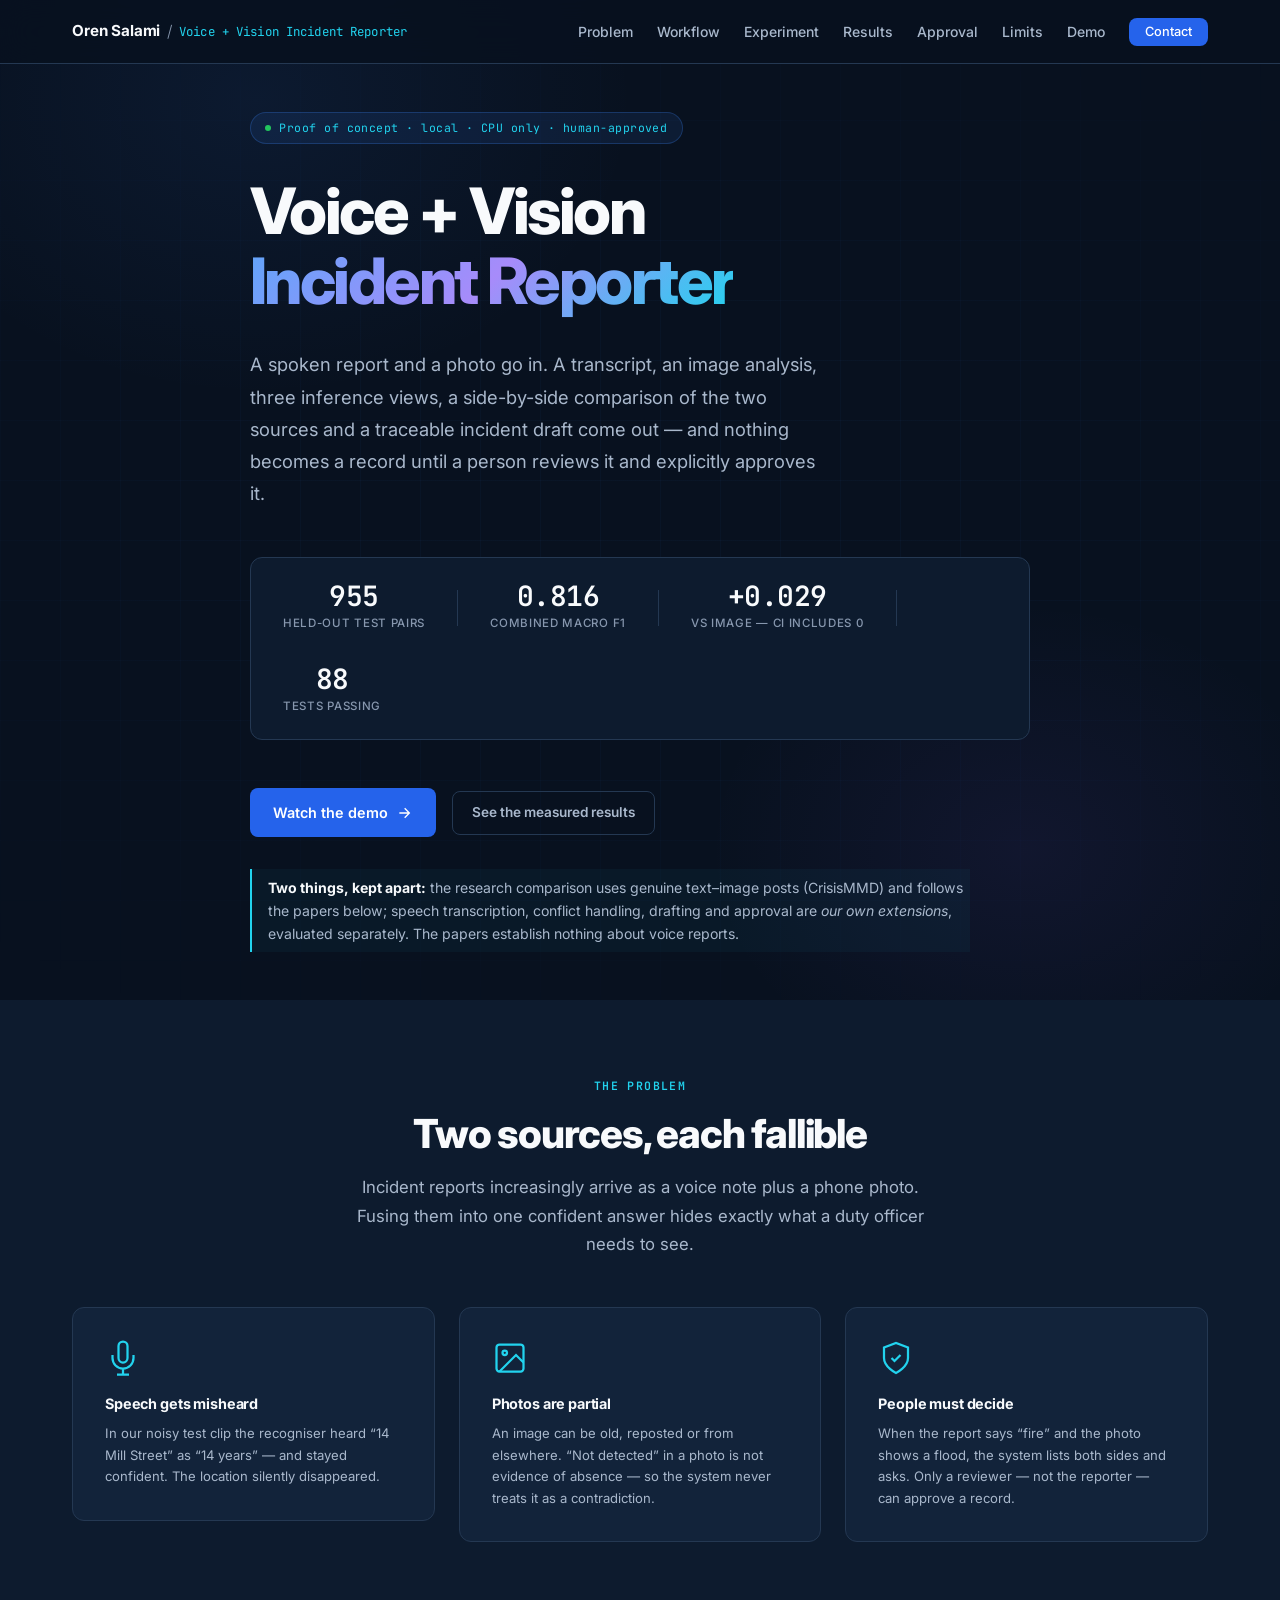
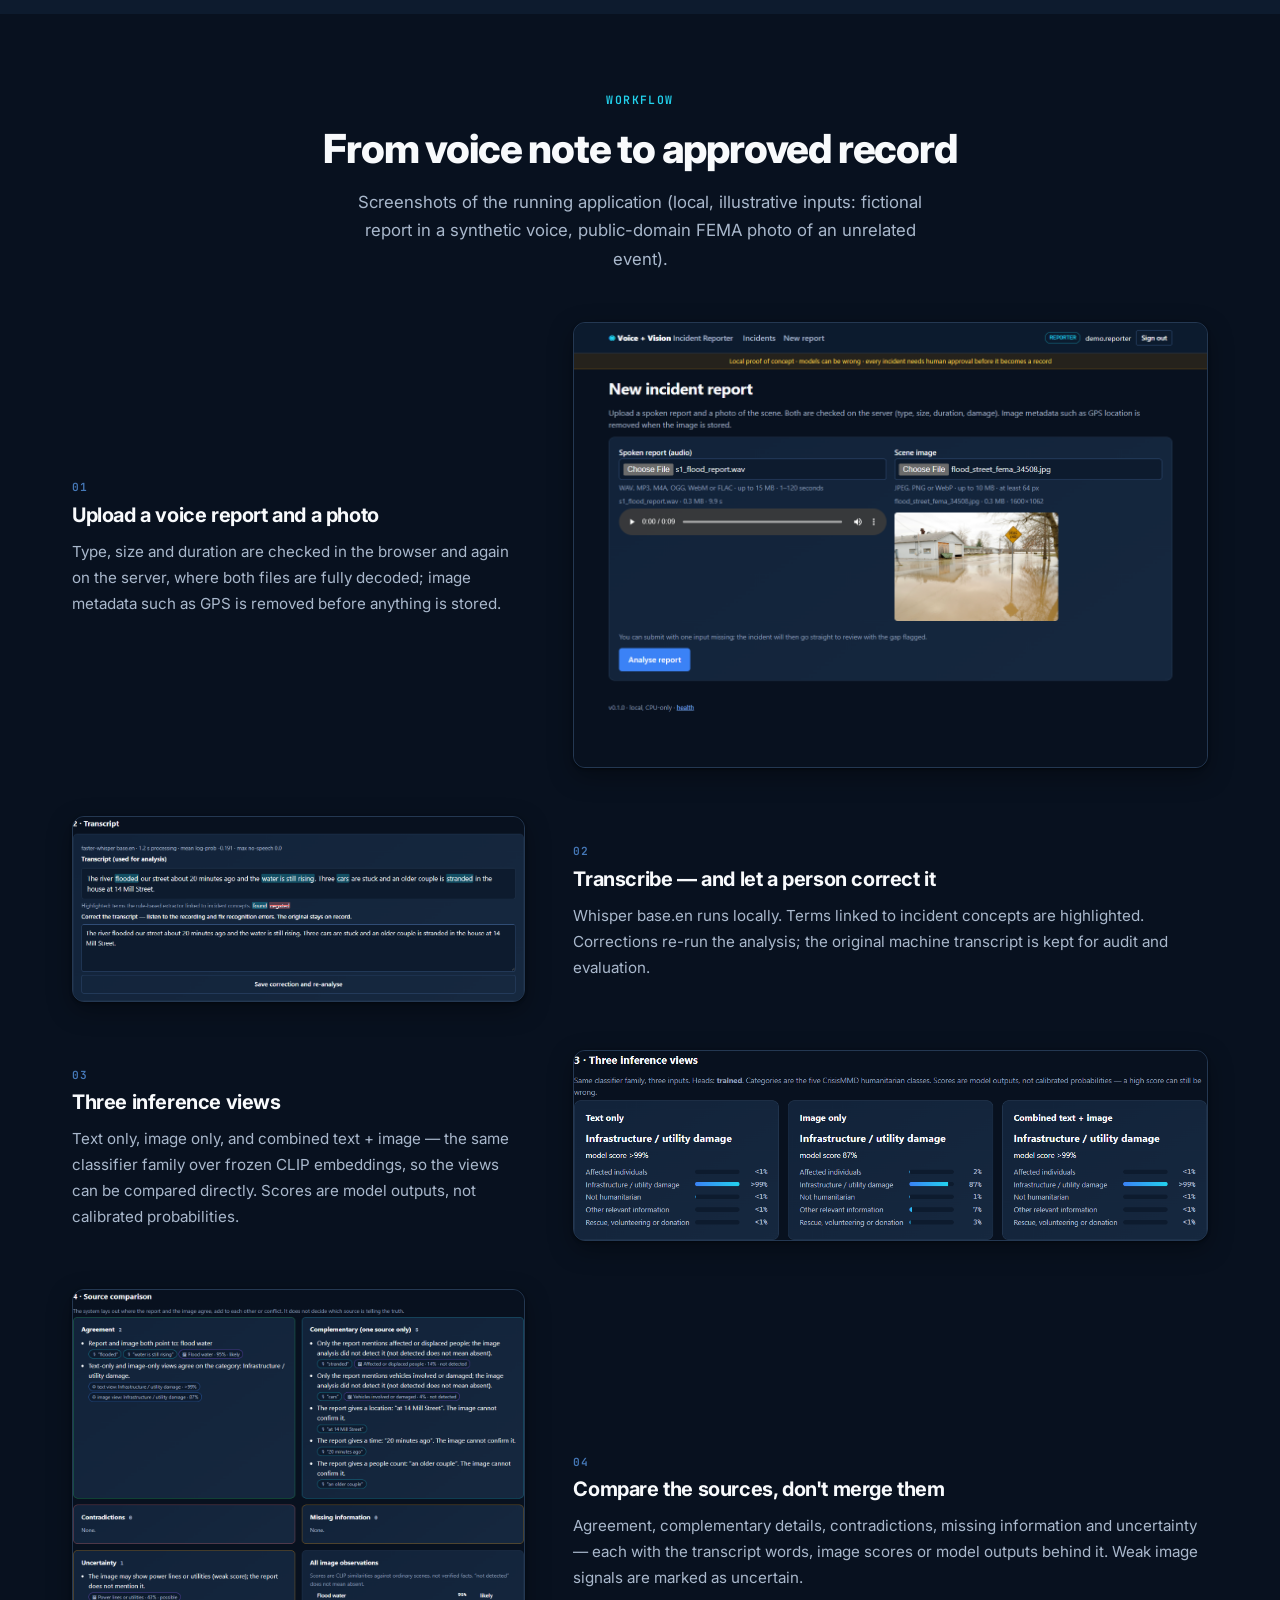
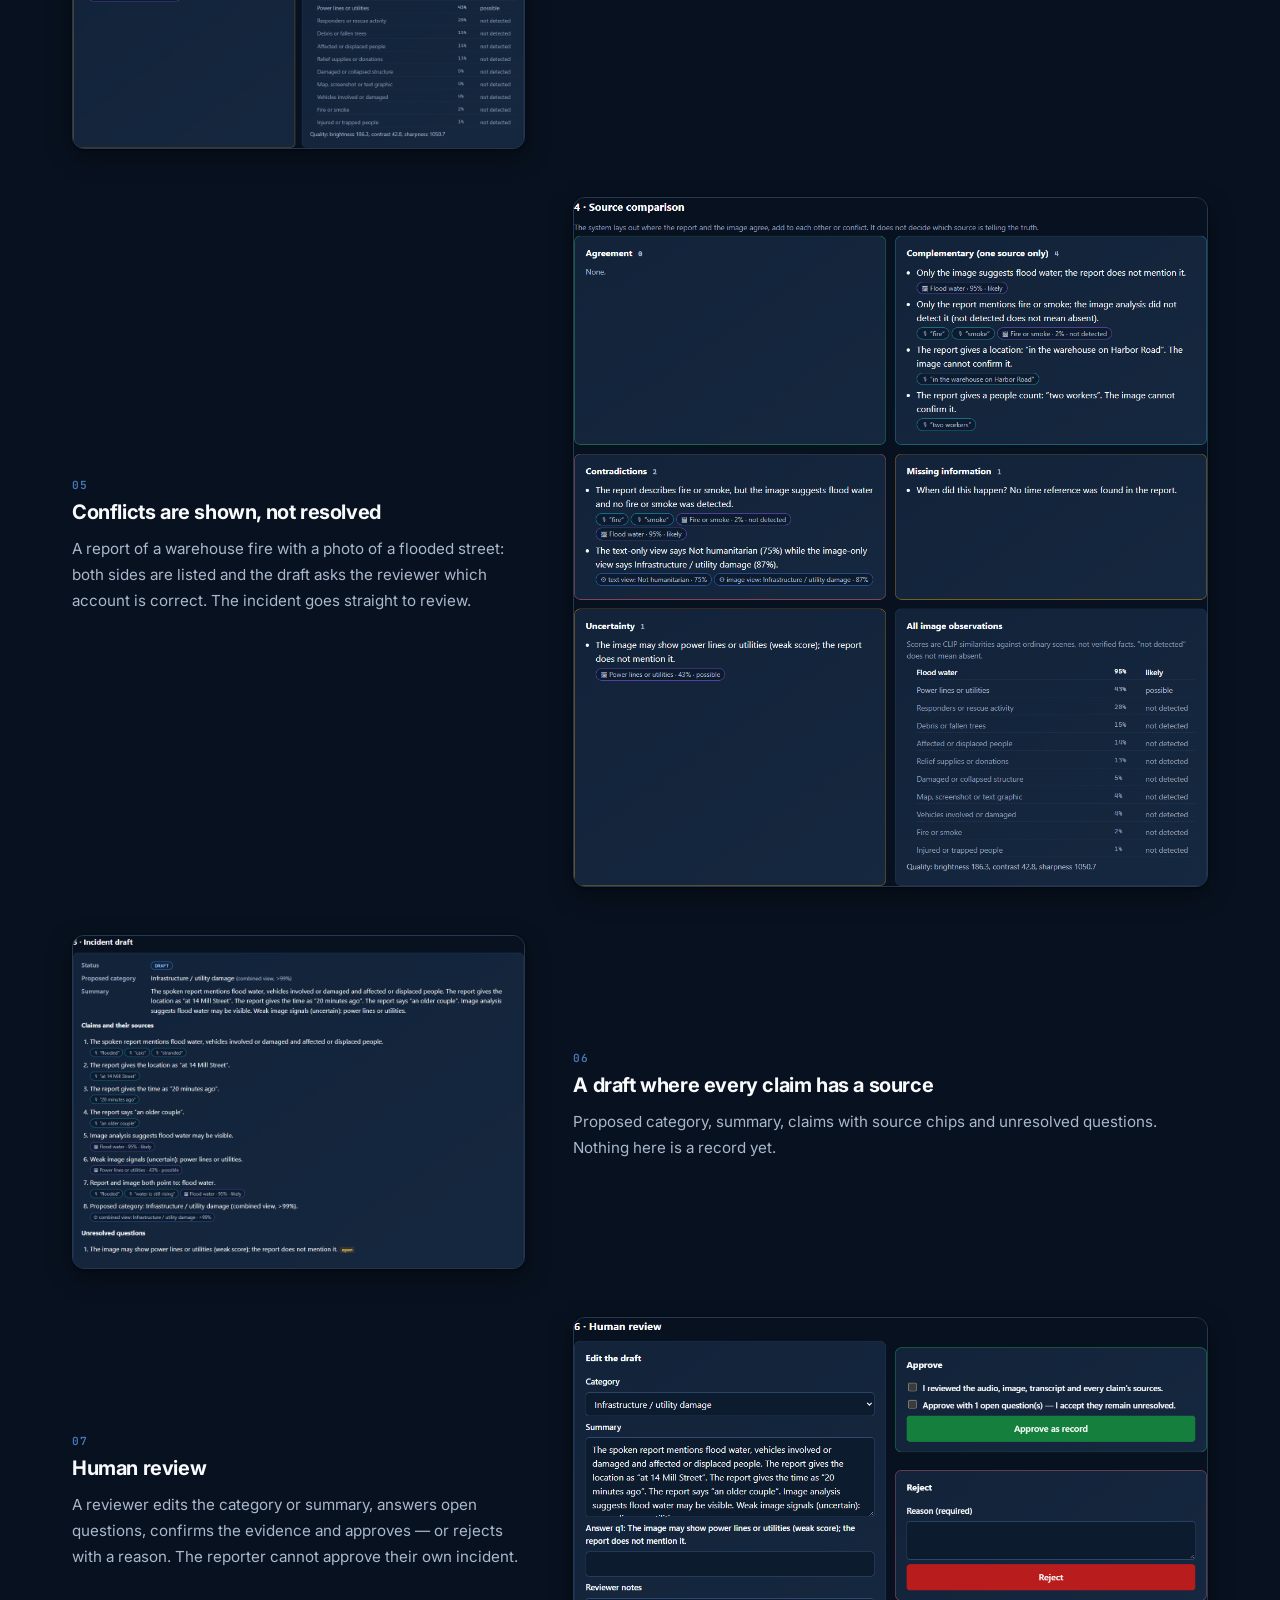
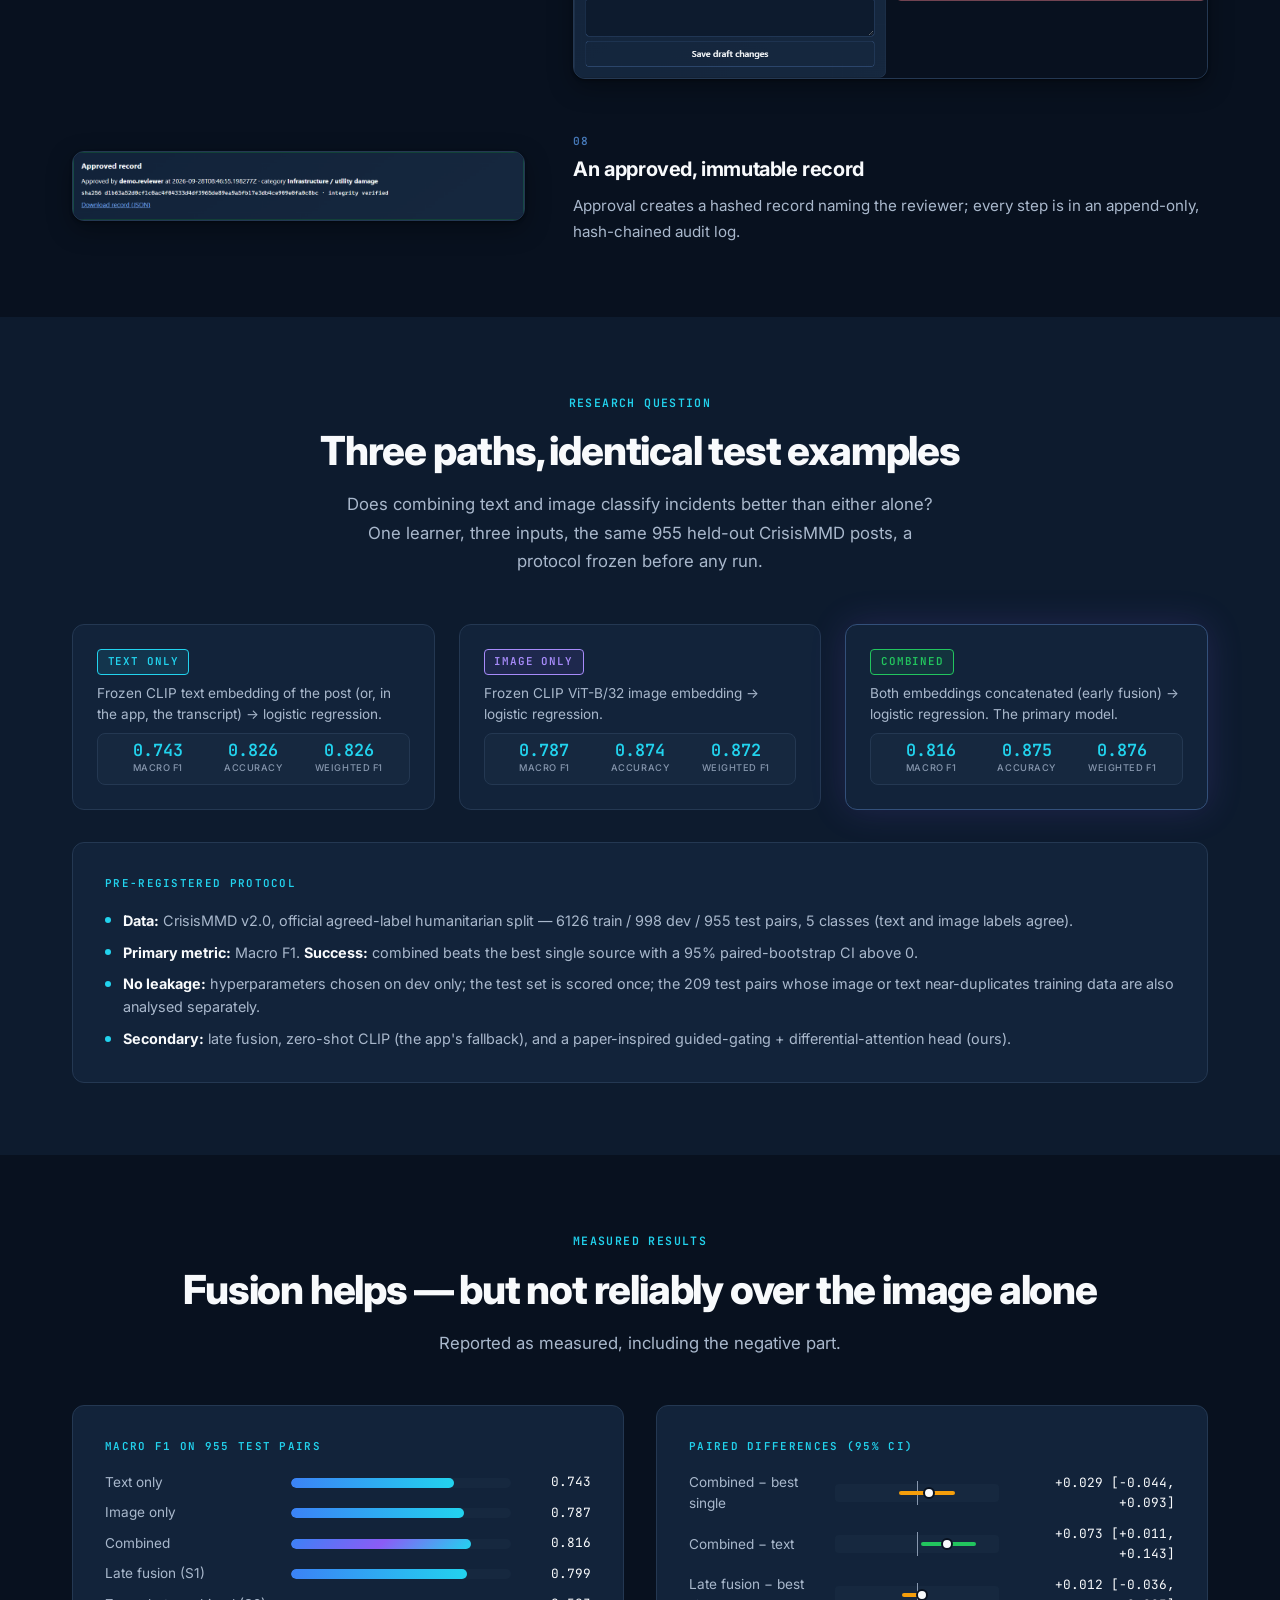
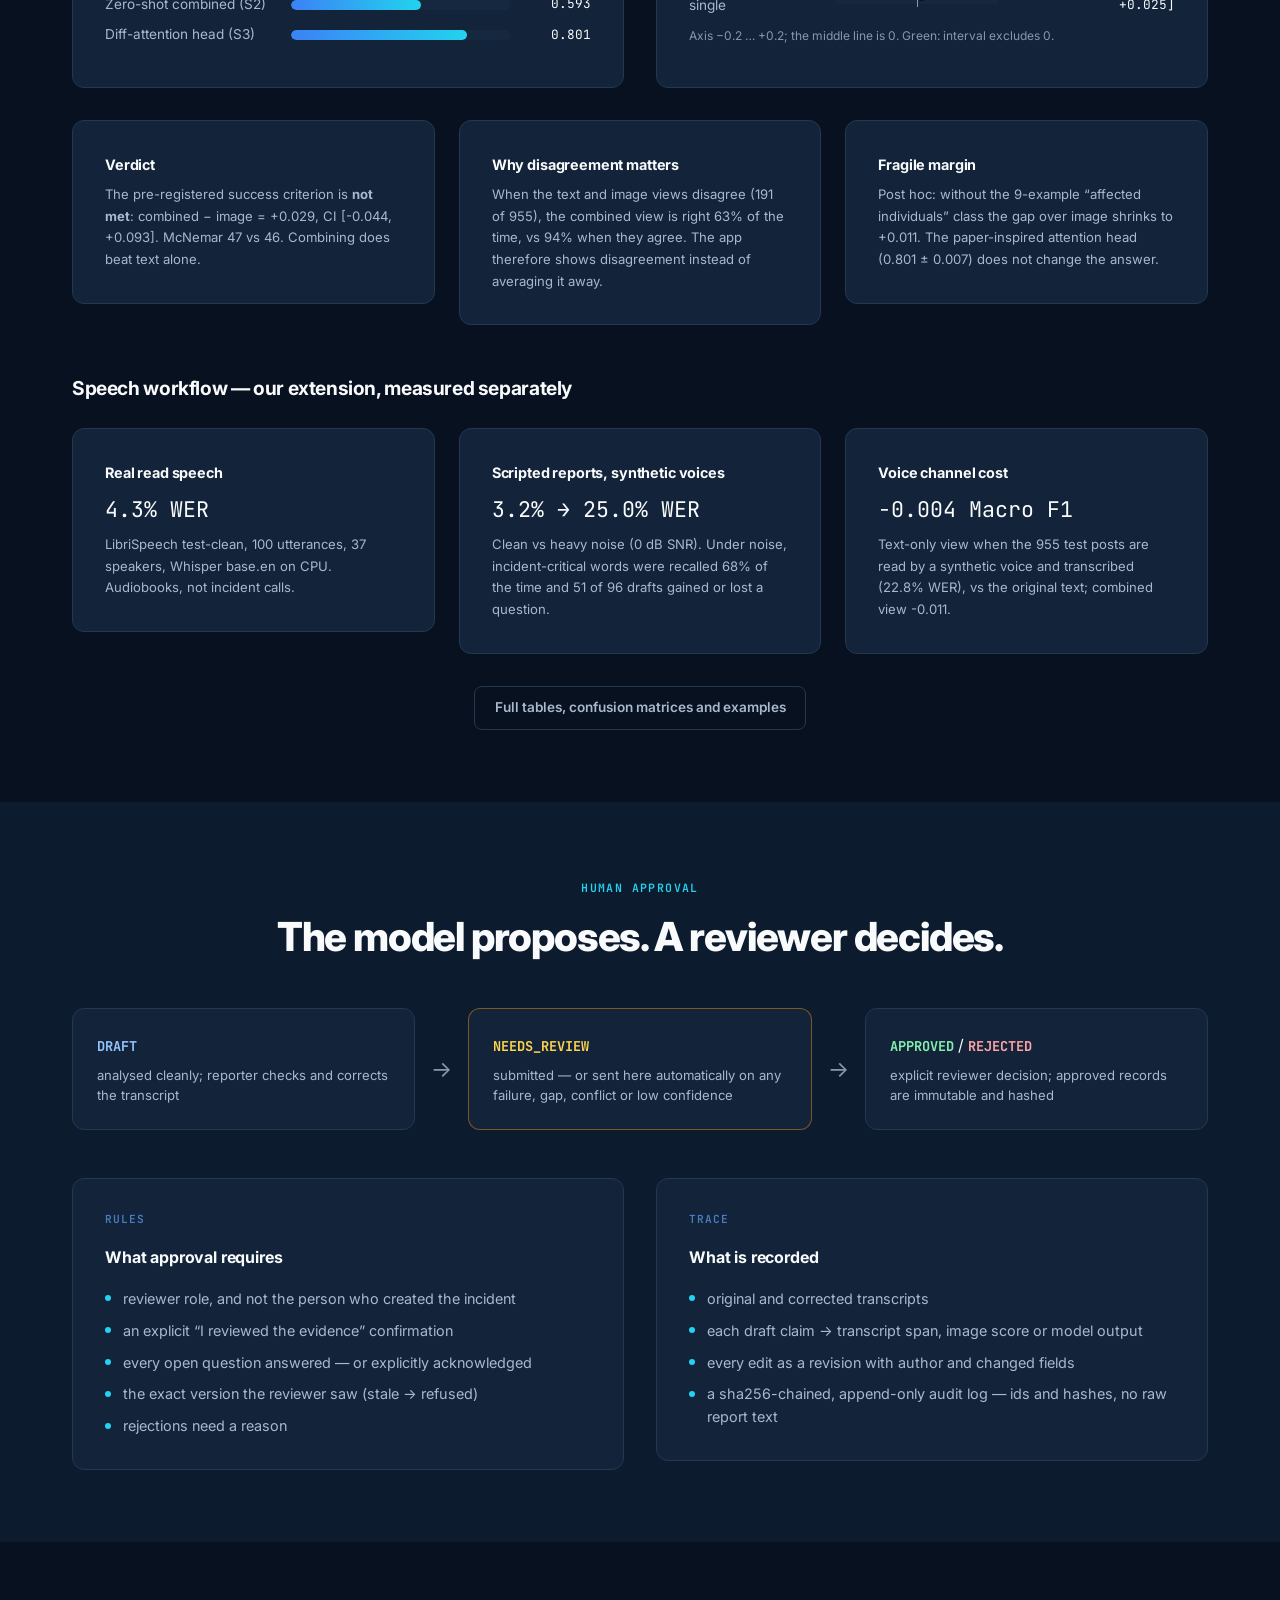
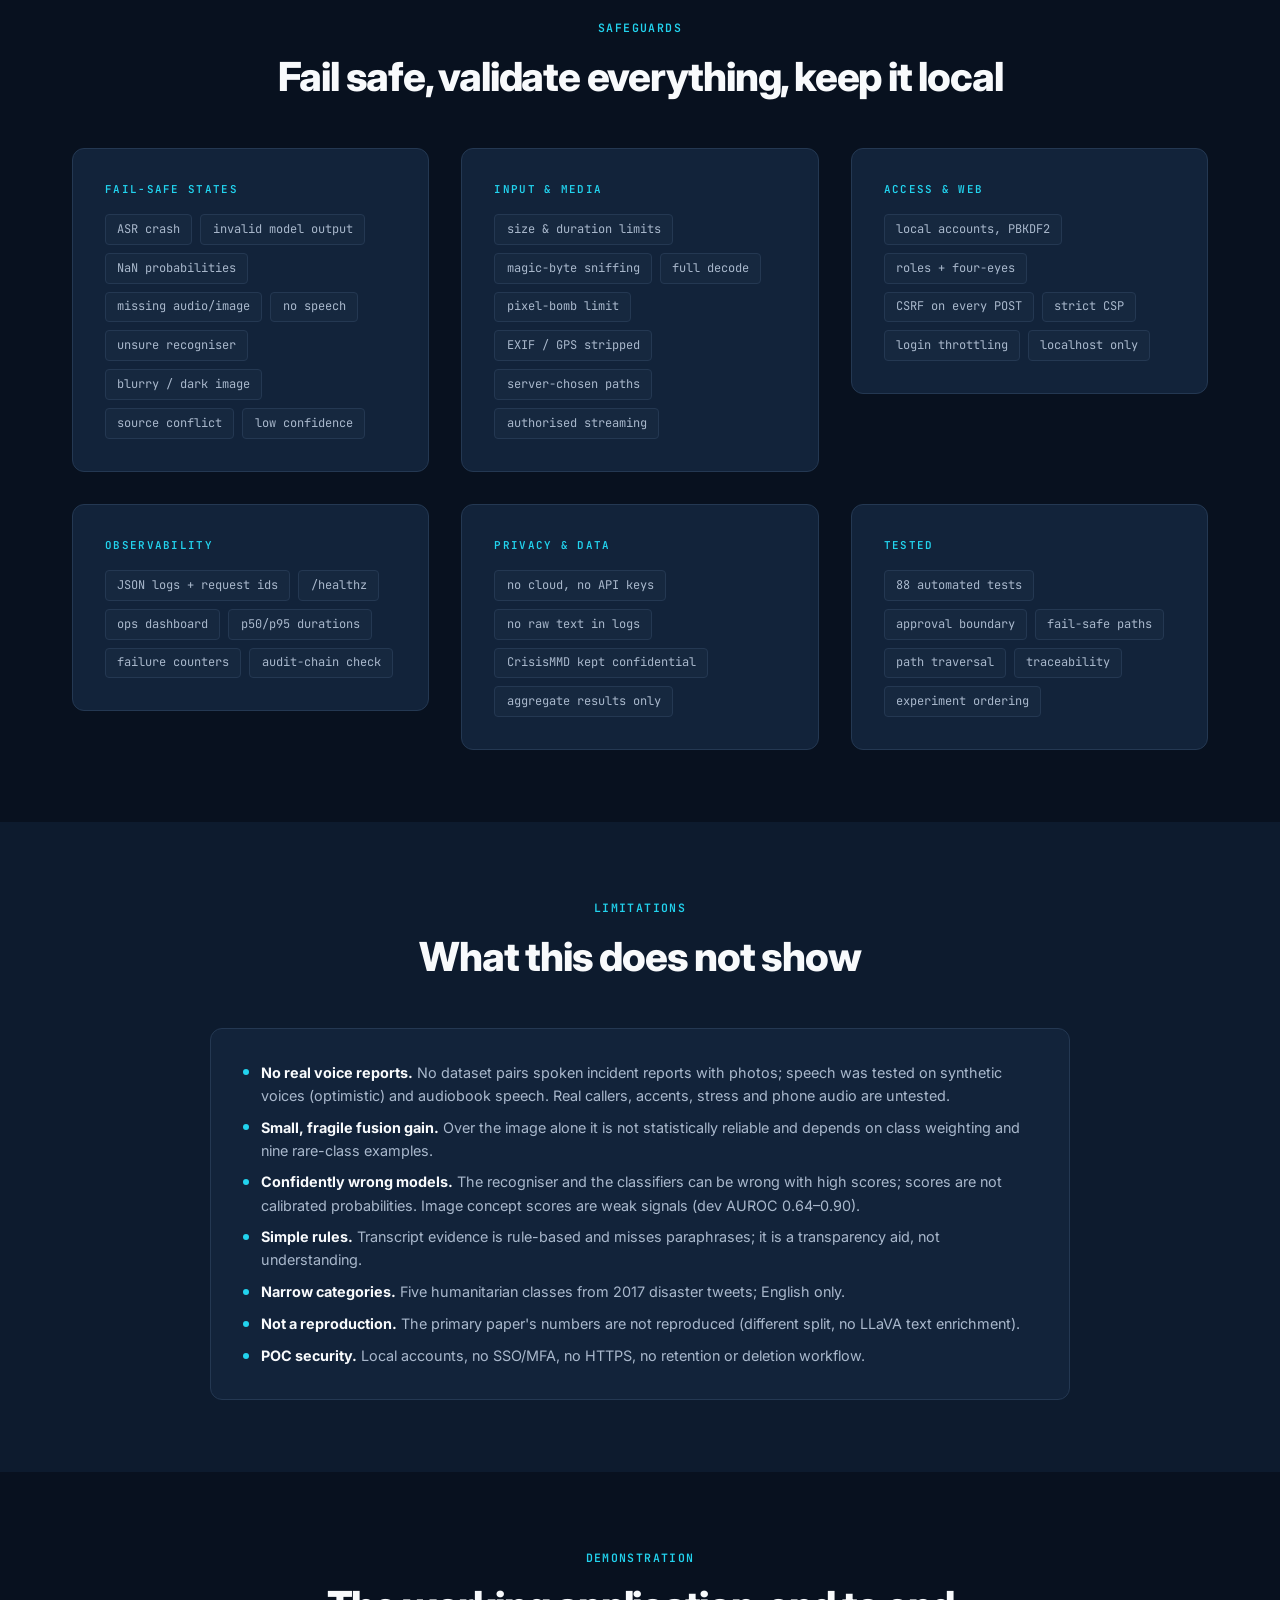
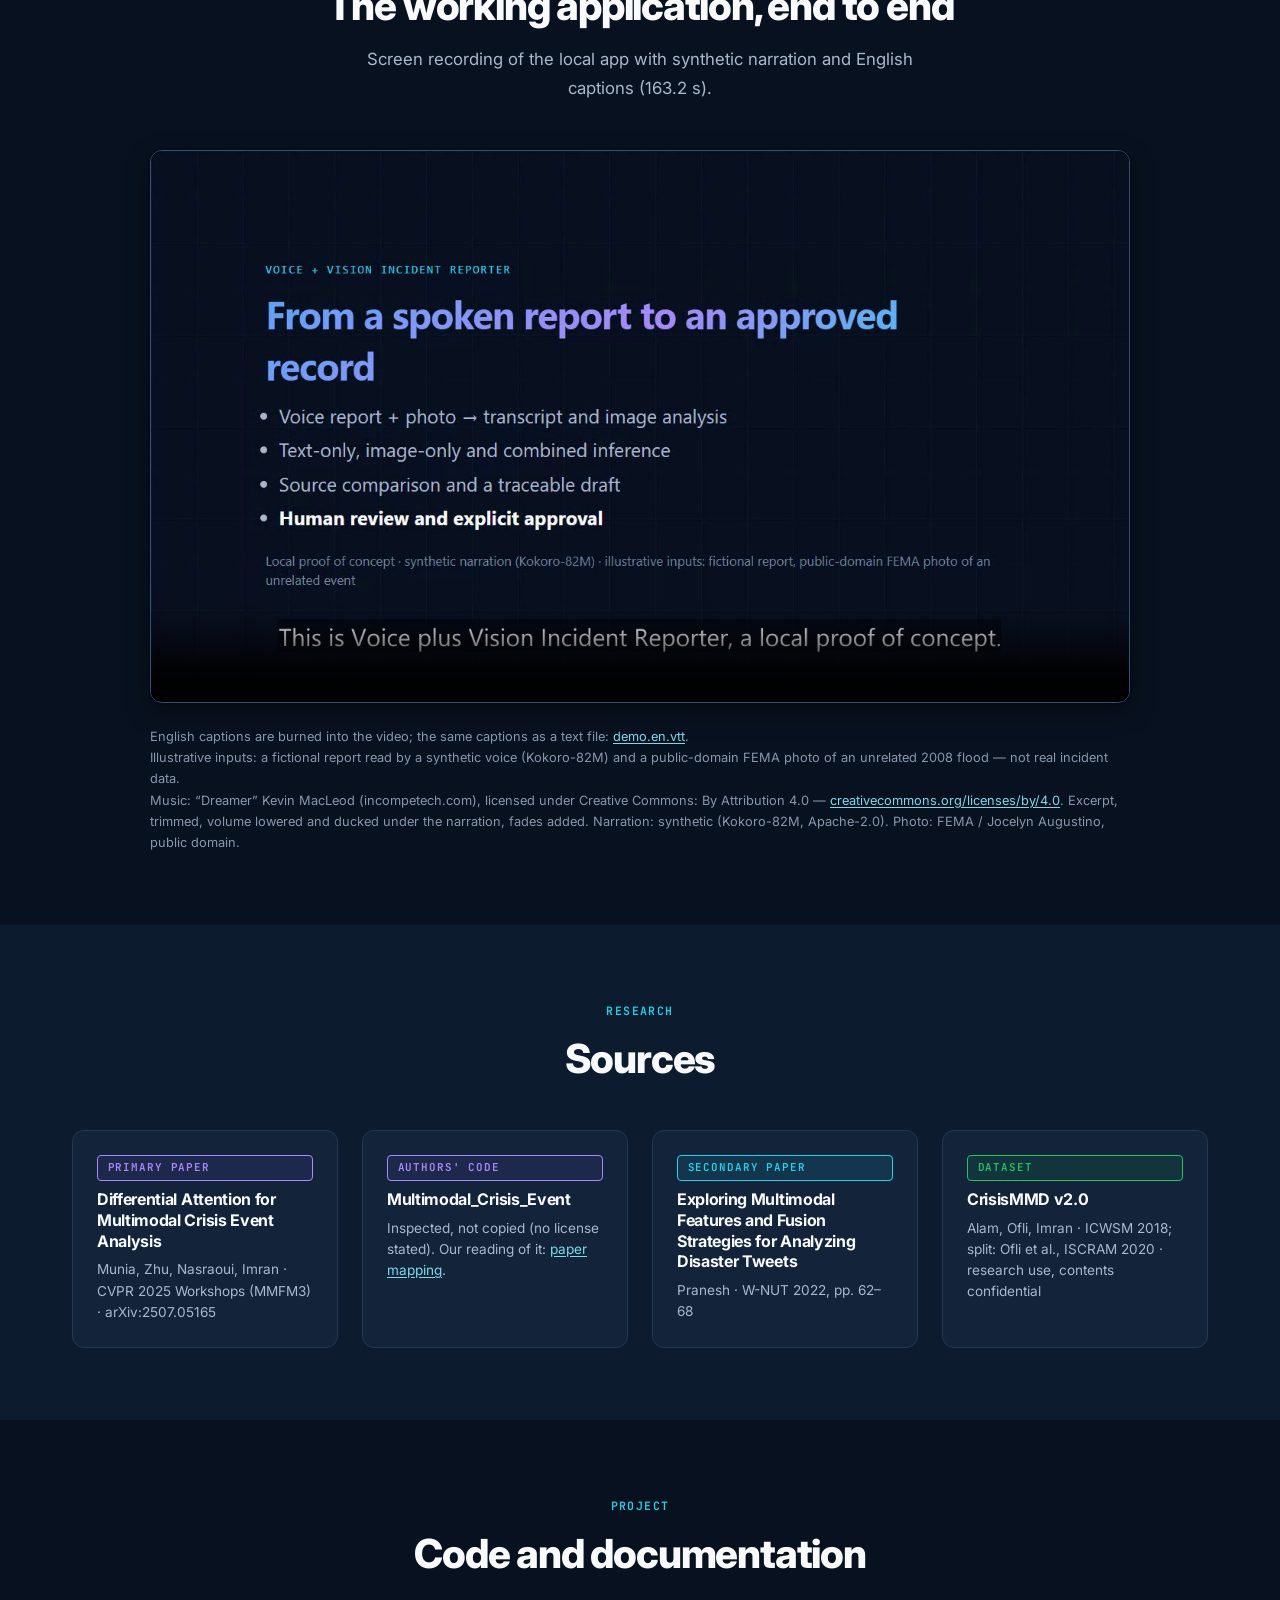
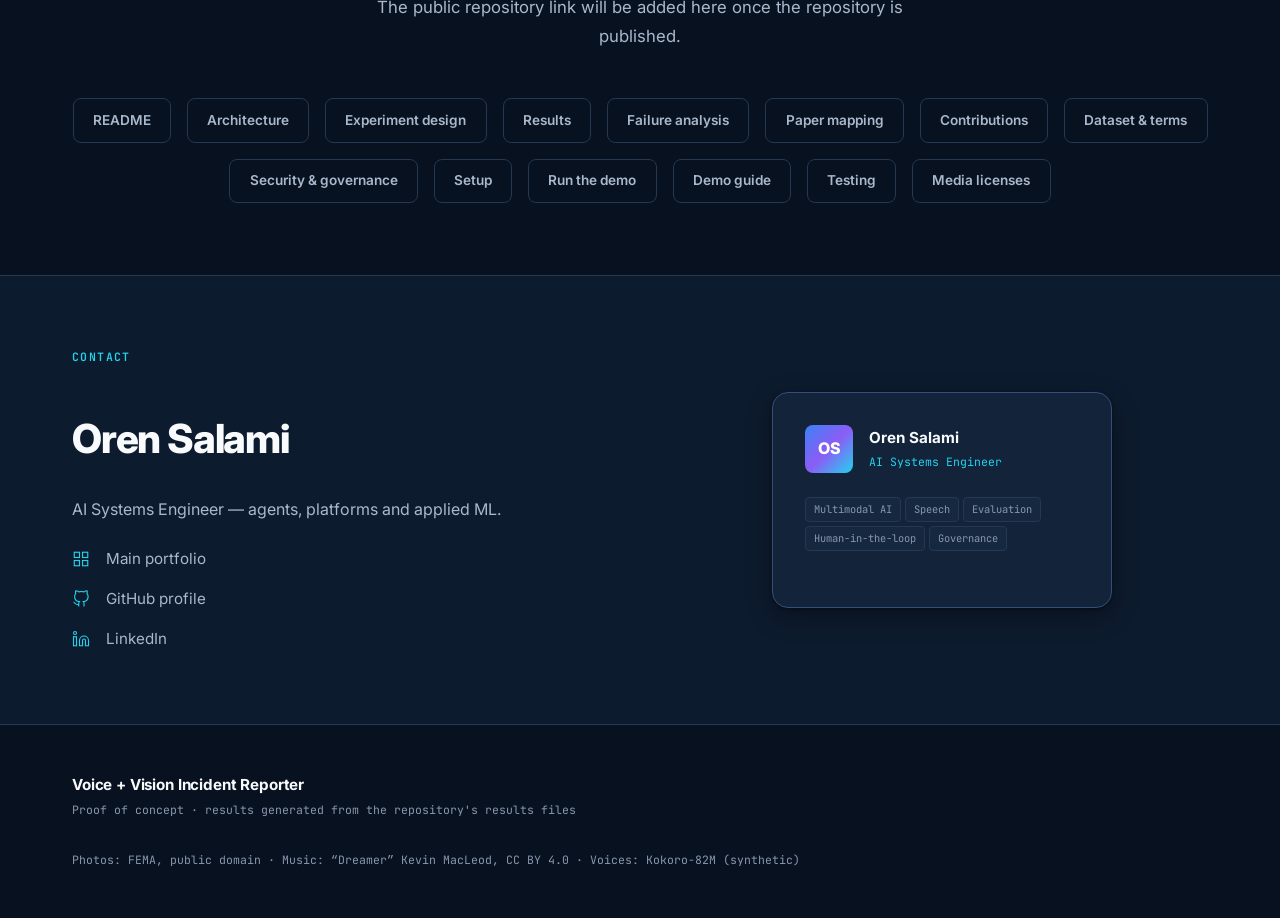
==== site/index.html @ 68c6a695 "Add Voice + Vision Incident Reporter proof of concept Local app that turns a spoken incident report " ====
<!DOCTYPE html>
<html lang="en">
<head>
  <meta charset="UTF-8" />
  <meta name="viewport" content="width=device-width, initial-scale=1.0" />
  <meta name="description" content="Voice + Vision Incident Reporter — a local proof of concept that turns a spoken report and a photo into a traceable incident draft, with explicit human approval. Includes a pre-registered text vs image vs combined comparison on CrisisMMD." />
  <meta property="og:title" content="Voice + Vision Incident Reporter — Oren Salami" />
  <meta property="og:description" content="Spoken report + photo → transcript, image analysis, three inference views, source comparison, traceable draft, human approval." />
  <meta property="og:type" content="website" />
  <title>Voice + Vision Incident Reporter — Oren Salami</title>
  <link rel="preconnect" href="https://fonts.googleapis.com" />
  <link rel="preconnect" href="https://fonts.gstatic.com" crossorigin />
  <link href="https://fonts.googleapis.com/css2?family=Inter:wght@400;500;600;700;800&family=JetBrains+Mono:wght@400;600&display=swap" rel="stylesheet" />
  <link rel="stylesheet" href="assets/css/tokens.css" />
  <link rel="stylesheet" href="assets/css/base.css" />
  <link rel="stylesheet" href="assets/css/components.css" />
  <link rel="stylesheet" href="assets/css/layout.css" />
  <link rel="stylesheet" href="assets/css/responsive.css" />
  <link rel="stylesheet" href="assets/css/project.css" />
  <noscript><style>.reveal{opacity:1!important;transform:none!important}</style></noscript>
</head>
<body>
  <a class="skip-link" href="#main">Skip to content</a>

  <nav id="navbar" aria-label="Main">
    <div class="nav-inner">
      <a class="nav-brand" href="#hero">
        <span class="brand-name">Oren Salami</span>
        <span class="brand-sep">/</span>
        <span class="brand-role">Voice + Vision Incident Reporter</span>
      </a>
      <button class="nav-toggle" id="navToggle" aria-label="Toggle navigation" aria-expanded="false" aria-controls="navLinks">
        <span></span><span></span><span></span>
      </button>
      <ul class="nav-links" id="navLinks">
        <li><a href="#problem">Problem</a></li>
        <li><a href="#workflow">Workflow</a></li>
        <li><a href="#experiment">Experiment</a></li>
        <li><a href="#results">Results</a></li>
        <li><a href="#approval">Approval</a></li>
        <li><a href="#limits">Limits</a></li>
        <li><a href="#demo">Demo</a></li>
        <li><a href="#contact" class="nav-cta">Contact</a></li>
      </ul>
    </div>
  </nav>

  <main id="main">
  <section id="hero" class="hero">
    <div class="hero-grid-bg"></div>
    <div class="container">
      <div class="hero-content">
        <div class="hero-badge reveal"><span class="badge-dot"></span>Proof of concept · local · CPU only · human-approved</div>
        <h1 class="hero-title reveal reveal-delay-1">Voice + Vision<br><span class="gradient-text">Incident Reporter</span></h1>
        <p class="hero-subtitle reveal reveal-delay-2">
          A spoken report and a photo go in. A transcript, an image analysis, three inference views, a side-by-side
          comparison of the two sources and a traceable incident draft come out — and nothing becomes a record until
          a person reviews it and explicitly approves it.
        </p>
        <div class="hero-stats reveal reveal-delay-3" role="list" aria-label="Key numbers">
          <div class="stat-item" role="listitem"><span class="stat-number">955</span><span class="stat-label">held-out test pairs</span></div>
          <div class="stat-divider" aria-hidden="true"></div>
          <div class="stat-item" role="listitem"><span class="stat-number">0.816</span><span class="stat-label">combined Macro F1</span></div>
          <div class="stat-divider" aria-hidden="true"></div>
          <div class="stat-item" role="listitem"><span class="stat-number">+0.029</span><span class="stat-label">vs image — CI includes 0</span></div>
          <div class="stat-divider" aria-hidden="true"></div>
          <div class="stat-item" role="listitem"><span class="stat-number">88</span><span class="stat-label">tests passing</span></div>
        </div>
        <div class="hero-cta reveal reveal-delay-3">
          <a href="#demo" class="btn-primary">Watch the demo
            <svg width="16" height="16" viewBox="0 0 24 24" fill="none" stroke="currentColor" stroke-width="2" aria-hidden="true"><path d="M5 12h14M13 5l7 7-7 7"/></svg>
          </a>
          <a href="#results" class="btn-outline">See the measured results</a>
        </div>
        <p class="honesty reveal">
          <strong>Two things, kept apart:</strong> the research comparison uses genuine text–image posts (CrisisMMD) and
          follows the papers below; speech transcription, conflict handling, drafting and approval are <em>our own
          extensions</em>, evaluated separately. The papers establish nothing about voice reports.
        </p>
      </div>
    </div>
  </section>

  <section id="problem" class="section section-alt">
    <div class="container">
      <div class="section-header reveal">
        <span class="section-label">The problem</span>
        <h2 class="section-title">Two sources, each fallible</h2>
        <p class="section-desc">Incident reports increasingly arrive as a voice note plus a phone photo. Fusing them into one confident answer hides exactly what a duty officer needs to see.</p>
      </div>
      <div class="capabilities-grid">
        <div class="cap-item reveal"><div class="cap-icon" aria-hidden="true"><svg viewBox="0 0 24 24" fill="none" stroke="currentColor" stroke-width="1.5"><path d="M12 1a3 3 0 00-3 3v8a3 3 0 006 0V4a3 3 0 00-3-3z"/><path d="M19 10v2a7 7 0 01-14 0v-2M12 19v4M8 23h8"/></svg></div>
          <h3>Speech gets misheard</h3><p>In our noisy test clip the recogniser heard “14 Mill Street” as “14 years” — and stayed confident. The location silently disappeared.</p></div>
        <div class="cap-item reveal reveal-delay-1"><div class="cap-icon" aria-hidden="true"><svg viewBox="0 0 24 24" fill="none" stroke="currentColor" stroke-width="1.5"><rect x="3" y="3" width="18" height="18" rx="2"/><circle cx="8.5" cy="8.5" r="1.5"/><path d="M21 15l-5-5L5 21"/></svg></div>
          <h3>Photos are partial</h3><p>An image can be old, reposted or from elsewhere. “Not detected” in a photo is not evidence of absence — so the system never treats it as a contradiction.</p></div>
        <div class="cap-item reveal reveal-delay-2"><div class="cap-icon" aria-hidden="true"><svg viewBox="0 0 24 24" fill="none" stroke="currentColor" stroke-width="1.5"><path d="M12 22s8-4 8-10V5l-8-3-8 3v7c0 6 8 10 8 10z"/><path d="M9 12l2 2 4-4"/></svg></div>
          <h3>People must decide</h3><p>When the report says “fire” and the photo shows a flood, the system lists both sides and asks. Only a reviewer — not the reporter — can approve a record.</p></div>
      </div>
    </div>
  </section>

  <section id="workflow" class="section">
    <div class="container">
      <div class="section-header reveal">
        <span class="section-label">Workflow</span>
        <h2 class="section-title">From voice note to approved record</h2>
        <p class="section-desc">Screenshots of the running application (local, illustrative inputs: fictional report in a synthetic voice, public-domain FEMA photo of an unrelated event).</p>
      </div>
      <ol class="flow">
        
        <li class="flow-step reveal">
          <div class="flow-text">
            <span class="mindset-number">01</span>
            <h3>Upload a voice report and a photo</h3>
            <p>Type, size and duration are checked in the browser and again on the server, where both files are fully decoded; image metadata such as GPS is removed before anything is stored.</p>
          </div>
          <figure class="shot"><a href="media/upload.png"><img src="media/upload.png" alt="New incident report form with an audio file and a flood photo selected, both previewed" loading="lazy" width="1280" height="900"></a></figure>
        </li>
        
        <li class="flow-step reveal">
          <div class="flow-text">
            <span class="mindset-number">02</span>
            <h3>Transcribe — and let a person correct it</h3>
            <p>Whisper base.en runs locally. Terms linked to incident concepts are highlighted. Corrections re-run the analysis; the original machine transcript is kept for audit and evaluation.</p>
          </div>
          <figure class="shot"><a href="media/transcript.png"><img src="media/transcript.png" alt="Transcript with highlighted terms such as flooded and water is still rising, and a correction box" loading="lazy" width="1140" height="463"></a></figure>
        </li>
        
        <li class="flow-step reveal">
          <div class="flow-text">
            <span class="mindset-number">03</span>
            <h3>Three inference views</h3>
            <p>Text only, image only, and combined text + image — the same classifier family over frozen CLIP embeddings, so the views can be compared directly. Scores are model outputs, not calibrated probabilities.</p>
          </div>
          <figure class="shot"><a href="media/views.png"><img src="media/views.png" alt="Three cards showing text-only, image-only and combined class scores" loading="lazy" width="1140" height="341"></a></figure>
        </li>
        
        <li class="flow-step reveal">
          <div class="flow-text">
            <span class="mindset-number">04</span>
            <h3>Compare the sources, don&#39;t merge them</h3>
            <p>Agreement, complementary details, contradictions, missing information and uncertainty — each with the transcript words, image scores or model outputs behind it. Weak image signals are marked as uncertain.</p>
          </div>
          <figure class="shot"><a href="media/comparison.png"><img src="media/comparison.png" alt="Comparison panel: agreement on flood water, complementary location and time, one uncertainty, image observation scores" loading="lazy" width="1140" height="1158"></a></figure>
        </li>
        
        <li class="flow-step reveal">
          <div class="flow-text">
            <span class="mindset-number">05</span>
            <h3>Conflicts are shown, not resolved</h3>
            <p>A report of a warehouse fire with a photo of a flooded street: both sides are listed and the draft asks the reviewer which account is correct. The incident goes straight to review.</p>
          </div>
          <figure class="shot"><a href="media/conflict.png"><img src="media/conflict.png" alt="Contradictions panel listing fire in the report versus flood water in the image, and a category disagreement" loading="lazy" width="1140" height="1240"></a></figure>
        </li>
        
        <li class="flow-step reveal">
          <div class="flow-text">
            <span class="mindset-number">06</span>
            <h3>A draft where every claim has a source</h3>
            <p>Proposed category, summary, claims with source chips and unresolved questions. Nothing here is a record yet.</p>
          </div>
          <figure class="shot"><a href="media/draft.png"><img src="media/draft.png" alt="Incident draft with claims, each followed by transcript or image source chips, and open questions" loading="lazy" width="1140" height="838"></a></figure>
        </li>
        
        <li class="flow-step reveal">
          <div class="flow-text">
            <span class="mindset-number">07</span>
            <h3>Human review</h3>
            <p>A reviewer edits the category or summary, answers open questions, confirms the evidence and approves — or rejects with a reason. The reporter cannot approve their own incident.</p>
          </div>
          <figure class="shot"><a href="media/review.png"><img src="media/review.png" alt="Review panel with edit form, approval confirmation checkboxes and reject form" loading="lazy" width="1140" height="649"></a></figure>
        </li>
        
        <li class="flow-step reveal">
          <div class="flow-text">
            <span class="mindset-number">08</span>
            <h3>An approved, immutable record</h3>
            <p>Approval creates a hashed record naming the reviewer; every step is in an append-only, hash-chained audit log.</p>
          </div>
          <figure class="shot"><a href="media/approved.png"><img src="media/approved.png" alt="Approved record box with reviewer name, category and sha256" loading="lazy" width="1140" height="172"></a></figure>
        </li>
        
      </ol>
    </div>
  </section>

  <section id="experiment" class="section section-alt">
    <div class="container">
      <div class="section-header reveal">
        <span class="section-label">Research question</span>
        <h2 class="section-title">Three paths, identical test examples</h2>
        <p class="section-desc">Does combining text and image classify incidents better than either alone? One learner, three inputs, the same 955 held-out CrisisMMD posts, a protocol frozen before any run.</p>
      </div>
      <div class="paths">
        
        <div class="project-card path reveal ">
          <div class="card-header"><span class="project-category category-ml">Text only</span></div>
          <p class="card-purpose">Frozen CLIP text embedding of the post (or, in the app, the transcript) → logistic regression.</p>
          <div class="card-highlights">
            <div class="card-highlight"><span class="ch-num">0.743</span><span class="ch-label">Macro F1</span></div>
            <div class="card-highlight"><span class="ch-num">0.826</span><span class="ch-label">Accuracy</span></div>
            <div class="card-highlight"><span class="ch-num">0.826</span><span class="ch-label">Weighted F1</span></div>
          </div>
        </div>
        
        <div class="project-card path reveal ">
          <div class="card-header"><span class="project-category category-agent">Image only</span></div>
          <p class="card-purpose">Frozen CLIP ViT-B/32 image embedding → logistic regression.</p>
          <div class="card-highlights">
            <div class="card-highlight"><span class="ch-num">0.787</span><span class="ch-label">Macro F1</span></div>
            <div class="card-highlight"><span class="ch-num">0.874</span><span class="ch-label">Accuracy</span></div>
            <div class="card-highlight"><span class="ch-num">0.872</span><span class="ch-label">Weighted F1</span></div>
          </div>
        </div>
        
        <div class="project-card path reveal path-primary">
          <div class="card-header"><span class="project-category category-validation">Combined</span></div>
          <p class="card-purpose">Both embeddings concatenated (early fusion) → logistic regression. The primary model.</p>
          <div class="card-highlights">
            <div class="card-highlight"><span class="ch-num">0.816</span><span class="ch-label">Macro F1</span></div>
            <div class="card-highlight"><span class="ch-num">0.875</span><span class="ch-label">Accuracy</span></div>
            <div class="card-highlight"><span class="ch-num">0.876</span><span class="ch-label">Weighted F1</span></div>
          </div>
        </div>
        
      </div>
      <div class="protocol reveal">
        <div class="stack-group">
          <div class="stack-group-label">Pre-registered protocol</div>
          <ul class="plain">
            <li><b>Data:</b> CrisisMMD v2.0, official agreed-label humanitarian split — 6126 train / 998 dev / 955 test pairs, 5 classes (text and image labels agree).</li>
            <li><b>Primary metric:</b> Macro F1. <b>Success:</b> combined beats the best single source with a 95% paired-bootstrap CI above 0.</li>
            <li><b>No leakage:</b> hyperparameters chosen on dev only; the test set is scored once; the 209 test pairs whose image or text near-duplicates training data are also analysed separately.</li>
            <li><b>Secondary:</b> late fusion, zero-shot CLIP (the app's fallback), and a paper-inspired guided-gating + differential-attention head (ours).</li>
          </ul>
        </div>
      </div>
    </div>
  </section>

  <section id="results" class="section">
    <div class="container">
      <div class="section-header reveal">
        <span class="section-label">Measured results</span>
        <h2 class="section-title">Fusion helps — but not reliably over the image alone</h2>
        <p class="section-desc">Reported as measured, including the negative part.</p>
      </div>
      <div class="result-grid">
        <div class="stack-group reveal">
          <div class="stack-group-label">Macro F1 on 955 test pairs</div>
          <div class="bars" role="img" aria-label="Macro F1: text 0.743, image 0.787, combined 0.816, zero-shot combined 0.593">
            
            <div class="bar-row"><span class="bar-name">Text only</span><span class="bar-track"><span class="bar-fill " style="width: 74.3%"></span></span><span class="bar-num">0.743</span></div>
            
            <div class="bar-row"><span class="bar-name">Image only</span><span class="bar-track"><span class="bar-fill " style="width: 78.7%"></span></span><span class="bar-num">0.787</span></div>
            
            <div class="bar-row"><span class="bar-name">Combined</span><span class="bar-track"><span class="bar-fill bar-primary" style="width: 81.6%"></span></span><span class="bar-num">0.816</span></div>
            
            <div class="bar-row"><span class="bar-name">Late fusion (S1)</span><span class="bar-track"><span class="bar-fill " style="width: 79.9%"></span></span><span class="bar-num">0.799</span></div>
            
            <div class="bar-row"><span class="bar-name">Zero-shot combined (S2)</span><span class="bar-track"><span class="bar-fill " style="width: 59.3%"></span></span><span class="bar-num">0.593</span></div>
            
            <div class="bar-row"><span class="bar-name">Diff-attention head (S3)</span><span class="bar-track"><span class="bar-fill" style="width: 80.1%"></span></span><span class="bar-num">0.801</span></div>
          </div>
        </div>
        <div class="stack-group reveal reveal-delay-1">
          <div class="stack-group-label">Paired differences (95% CI)</div>
          <div class="forest" role="img" aria-label="Confidence intervals of Macro F1 differences">
            
            
            <div class="forest-row">
              <span class="forest-name">Combined − best single</span>
              <span class="forest-track"><span class="forest-zero"></span>
                <span class="forest-ci ci-no" style="left: 38.9%; width: 34.4%"></span>
                <span class="forest-pt" style="left: 57.2%"></span></span>
              <span class="forest-num">+0.029 [-0.044, +0.093]</span>
            </div>
            
            
            <div class="forest-row">
              <span class="forest-name">Combined − text</span>
              <span class="forest-track"><span class="forest-zero"></span>
                <span class="forest-ci ci-ok" style="left: 52.7%; width: 33.1%"></span>
                <span class="forest-pt" style="left: 68.4%"></span></span>
              <span class="forest-num">+0.073 [+0.011, +0.143]</span>
            </div>
            
            
            <div class="forest-row">
              <span class="forest-name">Late fusion − best single</span>
              <span class="forest-track"><span class="forest-zero"></span>
                <span class="forest-ci ci-no" style="left: 40.9%; width: 15.3%"></span>
                <span class="forest-pt" style="left: 52.9%"></span></span>
              <span class="forest-num">+0.012 [-0.036, +0.025]</span>
            </div>
            
            <p class="note">Axis −0.2 … +0.2; the middle line is 0. Green: interval excludes 0.</p>
          </div>
        </div>
      </div>
      <div class="capabilities-grid findings">
        <div class="cap-item reveal"><h3>Verdict</h3><p>The pre-registered success criterion is <b>not met</b>: combined − image = +0.029, CI [-0.044, +0.093]. McNemar 47 vs 46. Combining does beat text alone.</p></div>
        <div class="cap-item reveal reveal-delay-1"><h3>Why disagreement matters</h3><p>When the text and image views disagree (191 of 955), the combined view is right 63% of the time, vs 94% when they agree. The app therefore shows disagreement instead of averaging it away.</p></div>
        <div class="cap-item reveal reveal-delay-2"><h3>Fragile margin</h3><p>Post hoc: without the 9-example “affected individuals” class the gap over image shrinks to +0.011. The paper-inspired attention head (0.801 ± 0.007) does not change the answer.</p></div>
      </div>

      <h3 class="sub reveal">Speech workflow — our extension, measured separately</h3>
      <div class="capabilities-grid">
        <div class="cap-item reveal"><h4>Real read speech</h4><p class="big-num">4.3% WER</p><p>LibriSpeech test-clean, 100 utterances, 37 speakers, Whisper base.en on CPU. Audiobooks, not incident calls.</p></div>
        <div class="cap-item reveal reveal-delay-1"><h4>Scripted reports, synthetic voices</h4><p class="big-num">3.2% → 25.0% WER</p><p>Clean vs heavy noise (0 dB SNR). Under noise, incident-critical words were recalled 68% of the time and 51 of 96 drafts gained or lost a question.</p></div>
        <div class="cap-item reveal reveal-delay-2"><h4>Voice channel cost</h4><p class="big-num">-0.004 Macro F1</p><p>Text-only view when the 955 test posts are read by a synthetic voice and transcribed (22.8% WER), vs the original text; combined view -0.011.</p></div>
      </div>
      <p class="more reveal"><a class="btn-outline" href="../docs/experiment-results.md">Full tables, confusion matrices and examples</a></p>
    </div>
  </section>

  <section id="approval" class="section section-alt">
    <div class="container">
      <div class="section-header reveal">
        <span class="section-label">Human approval</span>
        <h2 class="section-title">The model proposes. A reviewer decides.</h2>
      </div>
      <div class="states reveal" role="list" aria-label="Incident states">
        <div class="state s-draft" role="listitem"><b>DRAFT</b><span>analysed cleanly; reporter checks and corrects the transcript</span></div>
        <div class="state-arrow" aria-hidden="true">→</div>
        <div class="state s-review" role="listitem"><b>NEEDS_REVIEW</b><span>submitted — or sent here automatically on any failure, gap, conflict or low confidence</span></div>
        <div class="state-arrow" aria-hidden="true">→</div>
        <div class="state s-final" role="listitem"><b>APPROVED</b> / <b class="rej">REJECTED</b><span>explicit reviewer decision; approved records are immutable and hashed</span></div>
      </div>
      <div class="mindset-grid">
        <div class="mindset-card reveal"><div class="mindset-number">RULES</div><h3>What approval requires</h3>
          <ul class="plain"><li>reviewer role, and not the person who created the incident</li><li>an explicit “I reviewed the evidence” confirmation</li><li>every open question answered — or explicitly acknowledged</li><li>the exact version the reviewer saw (stale → refused)</li><li>rejections need a reason</li></ul></div>
        <div class="mindset-card reveal reveal-delay-1"><div class="mindset-number">TRACE</div><h3>What is recorded</h3>
          <ul class="plain"><li>original and corrected transcripts</li><li>each draft claim → transcript span, image score or model output</li><li>every edit as a revision with author and changed fields</li><li>a sha256-chained, append-only audit log — ids and hashes, no raw report text</li></ul></div>
      </div>
    </div>
  </section>

  <section id="safeguards" class="section">
    <div class="container">
      <div class="section-header reveal">
        <span class="section-label">Safeguards</span>
        <h2 class="section-title">Fail safe, validate everything, keep it local</h2>
      </div>
      <div class="stack-grid">
        <div class="stack-group reveal"><div class="stack-group-label">Fail-safe states</div><div class="stack-items"><span class="stack-tag">ASR crash</span><span class="stack-tag">invalid model output</span><span class="stack-tag">NaN probabilities</span><span class="stack-tag">missing audio/image</span><span class="stack-tag">no speech</span><span class="stack-tag">unsure recogniser</span><span class="stack-tag">blurry / dark image</span><span class="stack-tag">source conflict</span><span class="stack-tag">low confidence</span></div></div>
        <div class="stack-group reveal reveal-delay-1"><div class="stack-group-label">Input &amp; media</div><div class="stack-items"><span class="stack-tag">size &amp; duration limits</span><span class="stack-tag">magic-byte sniffing</span><span class="stack-tag">full decode</span><span class="stack-tag">pixel-bomb limit</span><span class="stack-tag">EXIF / GPS stripped</span><span class="stack-tag">server-chosen paths</span><span class="stack-tag">authorised streaming</span></div></div>
        <div class="stack-group reveal reveal-delay-2"><div class="stack-group-label">Access &amp; web</div><div class="stack-items"><span class="stack-tag">local accounts, PBKDF2</span><span class="stack-tag">roles + four-eyes</span><span class="stack-tag">CSRF on every POST</span><span class="stack-tag">strict CSP</span><span class="stack-tag">login throttling</span><span class="stack-tag">localhost only</span></div></div>
        <div class="stack-group reveal"><div class="stack-group-label">Observability</div><div class="stack-items"><span class="stack-tag">JSON logs + request ids</span><span class="stack-tag">/healthz</span><span class="stack-tag">ops dashboard</span><span class="stack-tag">p50/p95 durations</span><span class="stack-tag">failure counters</span><span class="stack-tag">audit-chain check</span></div></div>
        <div class="stack-group reveal reveal-delay-1"><div class="stack-group-label">Privacy &amp; data</div><div class="stack-items"><span class="stack-tag">no cloud, no API keys</span><span class="stack-tag">no raw text in logs</span><span class="stack-tag">CrisisMMD kept confidential</span><span class="stack-tag">aggregate results only</span></div></div>
        <div class="stack-group reveal reveal-delay-2"><div class="stack-group-label">Tested</div><div class="stack-items"><span class="stack-tag">88 automated tests</span><span class="stack-tag">approval boundary</span><span class="stack-tag">fail-safe paths</span><span class="stack-tag">path traversal</span><span class="stack-tag">traceability</span><span class="stack-tag">experiment ordering</span></div></div>
      </div>
    </div>
  </section>

  <section id="limits" class="section section-alt">
    <div class="container">
      <div class="section-header reveal">
        <span class="section-label">Limitations</span>
        <h2 class="section-title">What this does not show</h2>
      </div>
      <div class="limits reveal">
        <ul class="plain">
          <li><b>No real voice reports.</b> No dataset pairs spoken incident reports with photos; speech was tested on synthetic voices (optimistic) and audiobook speech. Real callers, accents, stress and phone audio are untested.</li>
          <li><b>Small, fragile fusion gain.</b> Over the image alone it is not statistically reliable and depends on class weighting and nine rare-class examples.</li>
          <li><b>Confidently wrong models.</b> The recogniser and the classifiers can be wrong with high scores; scores are not calibrated probabilities. Image concept scores are weak signals (dev AUROC 0.64–0.90).</li>
          <li><b>Simple rules.</b> Transcript evidence is rule-based and misses paraphrases; it is a transparency aid, not understanding.</li>
          <li><b>Narrow categories.</b> Five humanitarian classes from 2017 disaster tweets; English only.</li>
          <li><b>Not a reproduction.</b> The primary paper's numbers are not reproduced (different split, no LLaVA text enrichment).</li>
          <li><b>POC security.</b> Local accounts, no SSO/MFA, no HTTPS, no retention or deletion workflow.</li>
        </ul>
      </div>
    </div>
  </section>

  <section id="demo" class="section">
    <div class="container">
      <div class="section-header reveal">
        <span class="section-label">Demonstration</span>
        <h2 class="section-title">The working application, end to end</h2>
        <p class="section-desc">Screen recording of the local app with synthetic narration and English captions (163.2 s).</p>
      </div>
      <figure class="video reveal">
        <video controls preload="metadata" poster="media/demo-poster.png" width="1280" height="720">
          <source src="media/demo.mp4" type="video/mp4" />
          Your browser cannot play this video. <a href="media/demo.mp4">Download the MP4</a>.
        </video>
        <figcaption>
          English captions are burned into the video; the same captions as a text file: <a href="media/demo.en.vtt">demo.en.vtt</a>.<br>
          Illustrative inputs: a fictional report read by a synthetic voice (Kokoro-82M) and a public-domain FEMA photo of an unrelated 2008 flood — not real incident data.<br>
          Music: “Dreamer” Kevin MacLeod (incompetech.com), licensed under Creative Commons: By Attribution 4.0 —
          <a href="https://creativecommons.org/licenses/by/4.0/">creativecommons.org/licenses/by/4.0</a>. Excerpt, trimmed, volume lowered and ducked under the narration, fades added.
          Narration: synthetic (Kokoro-82M, Apache-2.0). Photo: FEMA / Jocelyn Augustino, public domain.
        </figcaption>
      </figure>
    </div>
  </section>

  <section id="research" class="section section-alt">
    <div class="container">
      <div class="section-header reveal">
        <span class="section-label">Research</span>
        <h2 class="section-title">Sources</h2>
      </div>
      <div class="projects-grid refs">
        <a class="project-card reveal" href="https://arxiv.org/abs/2507.05165"><span class="project-category category-agent">Primary paper</span><span class="card-title">Differential Attention for Multimodal Crisis Event Analysis</span><span class="card-purpose">Munia, Zhu, Nasraoui, Imran · CVPR 2025 Workshops (MMFM3) · arXiv:2507.05165</span></a>
        <div class="project-card reveal reveal-delay-1"><span class="project-category category-agent">Authors' code</span><a class="card-title" href="https://github.com/Munia03/Multimodal_Crisis_Event">Multimodal_Crisis_Event</a><span class="card-purpose">Inspected, not copied (no license stated). Our reading of it: <a class="inline-link" href="../docs/paper-mapping.md">paper mapping</a>.</span></div>
        <a class="project-card reveal reveal-delay-2" href="https://aclanthology.org/2022.wnut-1.6/"><span class="project-category category-ml">Secondary paper</span><span class="card-title">Exploring Multimodal Features and Fusion Strategies for Analyzing Disaster Tweets</span><span class="card-purpose">Pranesh · W-NUT 2022, pp. 62–68</span></a>
        <a class="project-card reveal reveal-delay-3" href="https://crisisnlp.qcri.org/crisismmd"><span class="project-category category-validation">Dataset</span><span class="card-title">CrisisMMD v2.0</span><span class="card-purpose">Alam, Ofli, Imran · ICWSM 2018; split: Ofli et al., ISCRAM 2020 · research use, contents confidential</span></a>
      </div>
    </div>
  </section>

  <section id="project" class="section">
    <div class="container">
      <div class="section-header reveal">
        <span class="section-label">Project</span>
        <h2 class="section-title">Code and documentation</h2>
        <p class="section-desc">The public repository link will be added here once the repository is published.</p>
      </div>
      <div class="doc-links reveal">
        
        <a class="btn-outline" href="../README.md">README</a>
        
        <a class="btn-outline" href="../docs/architecture.md">Architecture</a>
        
        <a class="btn-outline" href="../docs/experiment-design.md">Experiment design</a>
        
        <a class="btn-outline" href="../docs/experiment-results.md">Results</a>
        
        <a class="btn-outline" href="../docs/failure-analysis.md">Failure analysis</a>
        
        <a class="btn-outline" href="../docs/paper-mapping.md">Paper mapping</a>
        
        <a class="btn-outline" href="../docs/contributions.md">Contributions</a>
        
        <a class="btn-outline" href="../docs/dataset.md">Dataset &amp; terms</a>
        
        <a class="btn-outline" href="../docs/security-privacy-governance.md">Security &amp; governance</a>
        
        <a class="btn-outline" href="../docs/setup.md">Setup</a>
        
        <a class="btn-outline" href="../docs/LOCAL_DEMO_ACCESS.md">Run the demo</a>
        
        <a class="btn-outline" href="../docs/demo-guide.md">Demo guide</a>
        
        <a class="btn-outline" href="../docs/testing.md">Testing</a>
        
        <a class="btn-outline" href="../docs/media-licenses.md">Media licenses</a>
        
      </div>
    </div>
  </section>

  <section id="contact" class="section section-contact">
    <div class="container">
      <div class="contact-inner reveal">
        <div class="contact-content">
          <span class="section-label">Contact</span>
          <h2 class="contact-title">Oren Salami</h2>
          <p class="contact-desc">AI Systems Engineer — agents, platforms and applied ML.</p>
          <div class="contact-links">
            <a href="https://nfc4u.co.il/Salami/Ai-Systems-Portfolio/" class="contact-link">
              <svg viewBox="0 0 24 24" fill="none" stroke="currentColor" stroke-width="1.5" aria-hidden="true"><rect x="3" y="3" width="7" height="7"/><rect x="14" y="3" width="7" height="7"/><rect x="14" y="14" width="7" height="7"/><rect x="3" y="14" width="7" height="7"/></svg>
              Main portfolio
            </a>
            <a href="https://github.com/Oren1984" class="contact-link">
              <svg viewBox="0 0 24 24" fill="none" stroke="currentColor" stroke-width="1.5" aria-hidden="true"><path d="M9 19c-5 1.5-5-2.5-7-3m14 6v-3.87a3.37 3.37 0 00-.94-2.61c3.14-.35 6.44-1.54 6.44-7A5.44 5.44 0 0020 4.77 5.07 5.07 0 0019.91 1S18.73.65 16 2.48a13.38 13.38 0 00-7 0C6.27.65 5.09 1 5.09 1A5.07 5.07 0 005 4.77a5.44 5.44 0 00-1.5 3.78c0 5.42 3.3 6.61 6.44 7A3.37 3.37 0 009 18.13V22"/></svg>
              GitHub profile
            </a>
            <a href="https://www.linkedin.com/in/oren-salami-b2988a224/" class="contact-link">
              <svg viewBox="0 0 24 24" fill="none" stroke="currentColor" stroke-width="1.5" aria-hidden="true"><path d="M16 8a6 6 0 016 6v7h-4v-7a2 2 0 00-2-2 2 2 0 00-2 2v7h-4v-7a6 6 0 016-6z"/><rect x="2" y="9" width="4" height="12"/><circle cx="4" cy="4" r="2"/></svg>
              LinkedIn
            </a>
          </div>
        </div>
        <div class="contact-visual">
          <div class="contact-card">
            <div class="cc-header"><div class="cc-avatar" aria-hidden="true">OS</div><div><div class="cc-name">Oren Salami</div><div class="cc-role">AI Systems Engineer</div></div></div>
            <div class="cc-tags"><span>Multimodal AI</span><span>Speech</span><span>Evaluation</span><span>Human-in-the-loop</span><span>Governance</span></div>
          </div>
        </div>
      </div>
    </div>
  </section>
  </main>

  <footer class="footer">
    <div class="container">
      <div class="footer-inner">
        <div class="footer-brand"><span class="brand-name">Voice + Vision Incident Reporter</span><span class="footer-tagline">Proof of concept · results generated from the repository's results files</span></div>
        <div class="footer-copy">Photos: FEMA, public domain · Music: “Dreamer” Kevin MacLeod, CC BY 4.0 · Voices: Kokoro-82M (synthetic)</div>
      </div>
    </div>
  </footer>

  <script src="assets/js/navigation.js"></script>
  <script src="assets/js/interactions.js"></script>
</body>
</html>
---- site/assets/css/tokens.css ----
/* ============================================================
   AI SYSTEMS PORTFOLIO — Design Tokens
   Midnight AI visual system
   ============================================================ */

:root {
  /* Backgrounds */
  --bg-root:       #08111F;
  --bg-surface:    #0D1B2E;
  --bg-elevated:   #16283F;
  --bg-card:       #12233A;
  --bg-card-hover: #16283F;
  --bg-alt:        #0D1B2E;

  /* Borders */
  --border:        #243852;
  --border-active: #33507A;
  --border-hover:  #3D5E8C;

  /* Text */
  --text-primary:   #F8FAFC;
  --text-secondary: #A9B8CC;
  --text-muted:     #74869E;
  --text-code:      #7DD8EA;

  /* Brand accents */
  --accent:        #3B82F6;
  --accent-hover:  #2F6FE0;
  --accent-cyan:   #22D3EE;
  --accent-purple: #8B5CF6;
  --accent-green:  #22C55E;

  /* Gradients */
  --grad-primary: linear-gradient(135deg, #3B82F6 0%, #8B5CF6 50%, #22D3EE 100%);
  --grad-text:    linear-gradient(135deg, #60A5FA 0%, #A78BFA 50%, #22D3EE 100%);
  --grad-card:    linear-gradient(145deg, #12233A 0%, #16283F 100%);

  /* Category colors — semantic mapping:
     agent      = Agents & Applied AI      -> purple
     ml         = RAG, retrieval & data    -> cyan
     framework  = Infrastructure/framework -> blue
     validation = Validation/governance    -> green */
  --cat-agent:      #8B5CF6;
  --cat-ml:         #22D3EE;
  --cat-framework:  #3B82F6;
  --cat-validation: #22C55E;

  /* Spacing */
  --space-xs:  0.25rem;
  --space-sm:  0.5rem;
  --space-md:  1rem;
  --space-lg:  1.5rem;
  --space-xl:  2rem;
  --space-2xl: 3rem;
  --space-3xl: 3rem;
  --space-4xl: 4.5rem;

  /* Type */
  --font-sans: 'Inter', -apple-system, BlinkMacSystemFont, 'Segoe UI', sans-serif;
  --font-mono: 'JetBrains Mono', 'Fira Code', 'Cascadia Code', monospace;

  /* Radius */
  --radius-sm:   4px;
  --radius-md:   8px;
  --radius-lg:   12px;
  --radius-xl:   16px;
  --radius-pill: 999px;

  /* Shadows */
  --shadow-card:  0 1px 3px rgba(0,0,0,.45), 0 8px 24px rgba(0,0,0,.35);
  --shadow-hover: 0 4px 14px rgba(0,0,0,.5), 0 18px 42px rgba(59,130,246,.12);
  --shadow-glow:  0 0 36px rgba(139,92,246,.16);

  /* Motion */
  --ease-out:    cubic-bezier(0.16,1,0.3,1);
  --ease-spring: cubic-bezier(0.34,1.56,0.64,1);
  --dur-fast: 0.15s;
  --dur-base: 0.25s;
  --dur-slow: 0.45s;

  /* Layout */
  --max-width:  1200px;
  --nav-height: 64px;
}
---- site/assets/css/base.css ----
/* ============================================================
   AI SYSTEMS PORTFOLIO — Base
   Reset, typography, container, global defaults
   ============================================================ */

*, *::before, *::after {
  box-sizing: border-box;
  margin: 0;
  padding: 0;
}

html {
  scroll-behavior: smooth;
  scroll-padding-top: var(--nav-height);
}

body {
  background: var(--bg-root);
  color: var(--text-primary);
  font-family: var(--font-sans);
  font-size: 1rem;
  line-height: 1.6;
  -webkit-font-smoothing: antialiased;
  overflow-x: hidden;
}

a {
  color: inherit;
  text-decoration: none;
}

img { display: block; max-width: 100%; }

ul { list-style: none; }

button { font-family: inherit; }

:focus-visible {
  outline: 2px solid var(--accent-cyan);
  outline-offset: 2px;
  border-radius: var(--radius-sm);
}

.container {
  max-width: var(--max-width);
  margin: 0 auto;
  padding: 0 var(--space-xl);
}

/* ── Section base ──────────────────────────────────────────── */
.section {
  padding: var(--space-4xl) 0;
}

.section-alt {
  background: var(--bg-alt);
}

.section-header {
  text-align: center;
  margin-bottom: var(--space-3xl);
}

.section-label {
  display: inline-block;
  font-family: var(--font-mono);
  font-size: 0.72rem;
  font-weight: 600;
  letter-spacing: 0.12em;
  text-transform: uppercase;
  color: var(--accent-cyan);
  margin-bottom: var(--space-md);
}

.section-title {
  font-size: clamp(1.75rem, 4vw, 2.5rem);
  font-weight: 800;
  letter-spacing: -0.03em;
  color: var(--text-primary);
  line-height: 1.15;
  margin-bottom: var(--space-md);
}

.section-desc {
  font-size: 1.05rem;
  color: var(--text-secondary);
  max-width: 600px;
  margin: 0 auto;
  line-height: 1.7;
}

.gradient-text {
  background: var(--grad-text);
  -webkit-background-clip: text;
  -webkit-text-fill-color: transparent;
  background-clip: text;
}

/* ── Reveal-on-scroll (progressive enhancement only) ─────────── */
.reveal {
  opacity: 0;
  transform: translateY(28px);
  transition:
    opacity var(--dur-slow) var(--ease-out),
    transform var(--dur-slow) var(--ease-out);
}

.reveal.visible {
  opacity: 1;
  transform: translateY(0);
}

.reveal-delay-1.visible { transition-delay: 0.1s; }
.reveal-delay-2.visible { transition-delay: 0.2s; }
.reveal-delay-3.visible { transition-delay: 0.3s; }
.reveal-delay-4.visible { transition-delay: 0.4s; }

@keyframes pulse {
  0%, 100% { opacity: 1; transform: scale(1); }
  50%       { opacity: .6; transform: scale(1.4); }
}

@media (prefers-reduced-motion: reduce) {
  html { scroll-behavior: auto; }

  .reveal {
    opacity: 1;
    transform: none;
    transition: none;
  }

  * {
    animation-duration: 0.001ms !important;
    animation-iteration-count: 1 !important;
    transition-duration: 0.001ms !important;
    scroll-behavior: auto !important;
  }
}
---- site/assets/css/components.css ----
/* ============================================================
   AI SYSTEMS PORTFOLIO — Components
   Navigation, hero, buttons, cards, badges, contact, footer
   ============================================================ */

/* ── Navigation ────────────────────────────────────────────── */
#navbar {
  position: fixed;
  top: 0;
  left: 0;
  right: 0;
  z-index: 100;
  height: var(--nav-height);
  background: rgba(8,17,31,.85);
  backdrop-filter: blur(16px);
  -webkit-backdrop-filter: blur(16px);
  border-bottom: 1px solid var(--border);
  transition: border-color var(--dur-base) ease;
}

#navbar.scrolled {
  border-color: var(--border-active);
}

.nav-inner {
  max-width: var(--max-width);
  margin: 0 auto;
  padding: 0 var(--space-xl);
  height: 100%;
  display: flex;
  align-items: center;
  justify-content: space-between;
  gap: var(--space-xl);
}

.nav-brand {
  display: flex;
  align-items: center;
  gap: 0.4rem;
  flex-shrink: 0;
}

.brand-name {
  font-weight: 700;
  font-size: 0.95rem;
  color: var(--text-primary);
  letter-spacing: -0.01em;
}

.brand-sep {
  color: var(--text-muted);
  font-weight: 300;
}

.brand-role {
  font-family: var(--font-mono);
  font-size: 0.78rem;
  color: var(--accent-cyan);
  letter-spacing: 0.01em;
}

.nav-links {
  display: flex;
  align-items: center;
  gap: var(--space-lg);
}

.nav-links a {
  font-size: 0.875rem;
  font-weight: 500;
  color: var(--text-secondary);
  transition: color var(--dur-fast) ease;
  position: relative;
}

.nav-links a::after {
  content: '';
  position: absolute;
  bottom: -4px;
  left: 0; right: 0;
  height: 1px;
  background: var(--accent);
  transform: scaleX(0);
  transition: transform var(--dur-base) var(--ease-out);
}

.nav-links a:hover,
.nav-links a.active {
  color: var(--text-primary);
}

.nav-links a:hover::after,
.nav-links a.active::after {
  transform: scaleX(1);
}

.nav-cta {
  background: var(--accent) !important;
  color: #fff !important;
  padding: 0.4rem 1rem;
  border-radius: var(--radius-md);
  font-size: 0.8rem !important;
  transition: background var(--dur-fast) ease, transform var(--dur-fast) ease !important;
}

.nav-cta::after { display: none !important; }

.nav-cta:hover {
  background: var(--accent-hover) !important;
  transform: translateY(-1px);
}

.nav-toggle {
  display: none;
  flex-direction: column;
  gap: 4px;
  background: none;
  border: none;
  cursor: pointer;
  padding: 4px;
}

.nav-toggle span {
  display: block;
  width: 22px;
  height: 2px;
  background: var(--text-secondary);
  border-radius: 2px;
  transition: all var(--dur-base) ease;
}

/* ── Primary button / CTA ──────────────────────────────────── */
.btn-primary {
  display: inline-flex;
  align-items: center;
  gap: 0.5rem;
  background: var(--accent);
  color: #fff;
  font-size: 0.9rem;
  font-weight: 600;
  padding: 0.75rem 1.4rem;
  border-radius: var(--radius-md);
  border: 1px solid transparent;
  transition: background var(--dur-fast) ease, transform var(--dur-fast) ease, box-shadow var(--dur-fast) ease;
}

.btn-primary:hover {
  background: var(--accent-hover);
  transform: translateY(-2px);
  box-shadow: var(--shadow-hover);
}

.btn-back {
  display: inline-flex;
  align-items: center;
  gap: 0.4rem;
  font-size: 0.85rem;
  font-weight: 500;
  color: var(--text-secondary);
  transition: color var(--dur-fast) ease;
}

.btn-back:hover {
  color: var(--text-primary);
}

/* ── Hero ──────────────────────────────────────────────────── */
.hero {
  display: flex;
  align-items: center;
  padding: calc(var(--nav-height) + var(--space-3xl)) 0 var(--space-3xl);
  position: relative;
  overflow: hidden;
}

.hero-grid-bg {
  position: absolute;
  inset: 0;
  background-image:
    linear-gradient(rgba(59,130,246,.04) 1px, transparent 1px),
    linear-gradient(90deg, rgba(59,130,246,.04) 1px, transparent 1px);
  background-size: 60px 60px;
  mask-image: radial-gradient(ellipse 80% 60% at 50% 50%, black 30%, transparent 100%);
  pointer-events: none;
}

.hero::before {
  content: '';
  position: absolute;
  top: -20%;
  left: -10%;
  width: 60%;
  height: 60%;
  background: radial-gradient(ellipse, rgba(59,130,246,.08) 0%, transparent 70%);
  pointer-events: none;
}

.hero::after {
  content: '';
  position: absolute;
  bottom: -10%;
  right: -5%;
  width: 50%;
  height: 50%;
  background: radial-gradient(ellipse, rgba(139,92,246,.07) 0%, transparent 70%);
  pointer-events: none;
}

.hero-content {
  position: relative;
  z-index: 1;
  max-width: 780px;
}

.hero-badge {
  display: inline-flex;
  align-items: center;
  gap: var(--space-sm);
  background: rgba(59,130,246,.1);
  border: 1px solid rgba(59,130,246,.25);
  border-radius: var(--radius-pill);
  padding: 0.35rem 0.9rem;
  font-family: var(--font-mono);
  font-size: 0.72rem;
  color: var(--accent-cyan);
  letter-spacing: 0.04em;
  margin-bottom: var(--space-xl);
}

.badge-dot {
  width: 6px;
  height: 6px;
  background: var(--accent-green);
  border-radius: 50%;
  animation: pulse 2s infinite;
}

.hero-title {
  font-size: clamp(2.4rem, 6vw, 4rem);
  font-weight: 800;
  letter-spacing: -0.04em;
  line-height: 1.1;
  margin-bottom: var(--space-xl);
  color: var(--text-primary);
}

.hero-subtitle {
  font-size: clamp(1rem, 2vw, 1.15rem);
  color: var(--text-secondary);
  max-width: 580px;
  line-height: 1.75;
  margin-bottom: var(--space-2xl);
}

.hero-stats {
  display: flex;
  align-items: center;
  gap: var(--space-xl);
  flex-wrap: wrap;
  margin-bottom: var(--space-2xl);
  padding: var(--space-lg) var(--space-xl);
  background: var(--bg-surface);
  border: 1px solid var(--border);
  border-radius: var(--radius-lg);
  width: fit-content;
}

.stat-item {
  text-align: center;
}

.stat-number {
  display: block;
  font-family: var(--font-mono);
  font-size: 1.75rem;
  font-weight: 600;
  color: var(--text-primary);
  line-height: 1;
  letter-spacing: -0.02em;
}

.stat-label {
  display: block;
  font-size: 0.72rem;
  color: var(--text-muted);
  font-weight: 500;
  text-transform: uppercase;
  letter-spacing: 0.06em;
  margin-top: 4px;
}

.stat-divider {
  width: 1px;
  height: 36px;
  background: var(--border);
}

.hero-cta {
  margin-bottom: var(--space-md);
}

/* ── Category badges ───────────────────────────────────────── */
.project-category {
  display: inline-block;
  font-family: var(--font-mono);
  font-size: 0.68rem;
  font-weight: 600;
  letter-spacing: 0.08em;
  text-transform: uppercase;
  padding: 0.2rem 0.6rem;
  border-radius: var(--radius-sm);
  border: 1px solid currentColor;
}

.category-agent      { color: var(--cat-agent);      background: rgba(139,92,246,.1); }
.category-ml         { color: var(--cat-ml);         background: rgba(34,211,238,.1); }
.category-framework  { color: var(--cat-framework);  background: rgba(59,130,246,.1); }
.category-validation { color: var(--cat-validation); background: rgba(34,197,94,.1);  }

.project-badge {
  display: inline-block;
  font-family: var(--font-mono);
  font-size: 0.65rem;
  font-weight: 600;
  letter-spacing: 0.06em;
  text-transform: uppercase;
  padding: 0.18rem 0.55rem;
  border-radius: var(--radius-sm);
  background: rgba(255,255,255,.06);
  color: var(--text-muted);
  border: 1px solid var(--border);
}

/* ── Project cards ─────────────────────────────────────────── */
.project-card {
  display: flex;
  flex-direction: column;
  gap: var(--space-sm);
  padding: var(--space-lg);
  background: var(--bg-card);
  border: 1px solid var(--border);
  border-radius: var(--radius-lg);
  transition:
    border-color var(--dur-base) ease,
    transform var(--dur-base) ease,
    box-shadow var(--dur-base) ease;
}

.project-card:hover,
.project-card:focus-within {
  border-color: var(--border-hover);
  transform: translateY(-4px);
  box-shadow: var(--shadow-hover);
}

.card-header {
  display: flex;
  align-items: center;
  gap: var(--space-sm);
  flex-wrap: wrap;
}

.card-title {
  font-size: 1rem;
  font-weight: 700;
  color: var(--text-primary);
  letter-spacing: -0.02em;
  line-height: 1.3;
}

.card-subtitle {
  font-family: var(--font-mono);
  font-size: 0.75rem;
  color: var(--accent-cyan);
  letter-spacing: 0.02em;
  margin-top: -0.25rem;
}

.card-purpose {
  font-size: 0.85rem;
  color: var(--text-secondary);
  line-height: 1.55;
}

.card-highlights {
  display: flex;
  gap: var(--space-sm);
  flex-wrap: wrap;
  padding: var(--space-sm) var(--space-md);
  background: var(--bg-elevated);
  border-radius: var(--radius-md);
  border: 1px solid var(--border);
}

.card-highlight {
  text-align: center;
  flex: 1;
  min-width: 40px;
}

.ch-num {
  display: block;
  font-family: var(--font-mono);
  font-size: 1.05rem;
  font-weight: 600;
  color: var(--accent-cyan);
  line-height: 1;
}

.ch-label {
  display: block;
  font-size: 0.58rem;
  color: var(--text-muted);
  text-transform: uppercase;
  letter-spacing: 0.06em;
  margin-top: 3px;
  font-weight: 500;
}

.card-stack {
  display: flex;
  flex-wrap: wrap;
  gap: var(--space-xs);
}

.stack-pill {
  font-family: var(--font-mono);
  font-size: 0.72rem;
  font-weight: 400;
  padding: 0.22rem 0.6rem;
  background: var(--bg-elevated);
  border: 1px solid var(--border);
  border-radius: var(--radius-sm);
  color: var(--text-code);
  white-space: nowrap;
}

.card-details {
  margin-top: auto;
  padding-top: var(--space-sm);
  border-top: 1px solid var(--border);
}

.card-details-toggle {
  display: flex;
  align-items: center;
  justify-content: space-between;
  gap: 0.35rem;
  cursor: pointer;
  list-style: none;
  font-family: var(--font-mono);
  font-size: 0.78rem;
  font-weight: 600;
  color: var(--accent-cyan);
  transition: color var(--dur-fast) ease;
}

.card-details-toggle::-webkit-details-marker {
  display: none;
}

.card-details-toggle:hover,
.card-details-toggle:focus-visible {
  color: var(--text-primary);
}

.card-details-toggle .chevron {
  flex-shrink: 0;
  transition: transform var(--dur-fast) ease;
}

.card-details[open] .card-details-toggle .chevron {
  transform: rotate(180deg);
}

.card-details-body {
  padding-top: var(--space-sm);
  display: flex;
  flex-direction: column;
  gap: var(--space-sm);
}

.card-details-body p {
  font-size: 0.85rem;
  color: var(--text-secondary);
  line-height: 1.6;
}

/* ── Capabilities grid tiles ───────────────────────────────── */
.cap-item {
  padding: var(--space-xl);
  background: var(--bg-card);
  border: 1px solid var(--border);
  border-radius: var(--radius-lg);
  transition:
    border-color var(--dur-base) ease,
    transform var(--dur-base) ease;
}

.cap-item:hover {
  border-color: var(--border-hover);
  transform: translateY(-2px);
}

.cap-icon {
  width: 36px;
  height: 36px;
  color: var(--accent-cyan);
  margin-bottom: var(--space-md);
}
.cap-icon svg { width: 100%; height: 100%; }

.cap-item h4 {
  font-size: 0.9rem;
  font-weight: 700;
  color: var(--text-primary);
  margin-bottom: var(--space-sm);
  letter-spacing: -0.01em;
}

.cap-item p {
  font-size: 0.82rem;
  color: var(--text-secondary);
  line-height: 1.65;
}

/* ── Architecture mindset cards ────────────────────────────── */
.mindset-card {
  padding: var(--space-xl);
  background: var(--bg-card);
  border: 1px solid var(--border);
  border-radius: var(--radius-lg);
  transition: border-color var(--dur-base) ease, transform var(--dur-base) ease;
  position: relative;
  overflow: hidden;
}

.mindset-card::before {
  content: '';
  position: absolute;
  top: 0; left: 0; right: 0;
  height: 2px;
  background: var(--grad-primary);
  opacity: 0;
  transition: opacity var(--dur-base) ease;
}

.mindset-card:hover {
  border-color: var(--border-hover);
  transform: translateY(-2px);
}

.mindset-card:hover::before {
  opacity: 1;
}

.mindset-number {
  font-family: var(--font-mono);
  font-size: 0.7rem;
  font-weight: 600;
  color: var(--accent);
  letter-spacing: 0.1em;
  margin-bottom: var(--space-md);
  opacity: .7;
}

.mindset-card h3 {
  font-size: 1rem;
  font-weight: 700;
  color: var(--text-primary);
  margin-bottom: var(--space-md);
  letter-spacing: -0.01em;
}

.mindset-card p {
  font-size: 0.85rem;
  color: var(--text-secondary);
  line-height: 1.7;
  margin-bottom: var(--space-lg);
}

.mindset-evidence {
  display: flex;
  flex-wrap: wrap;
  gap: var(--space-xs);
}

.evidence-tag {
  font-family: var(--font-mono);
  font-size: 0.62rem;
  padding: 0.15rem 0.45rem;
  background: rgba(59,130,246,.08);
  border: 1px solid rgba(59,130,246,.2);
  border-radius: var(--radius-sm);
  color: var(--accent);
}

/* ── Stack signature groups ────────────────────────────────── */
.stack-group {
  padding: var(--space-xl);
  background: var(--bg-card);
  border: 1px solid var(--border);
  border-radius: var(--radius-lg);
}

.stack-group-label {
  font-family: var(--font-mono);
  font-size: 0.68rem;
  font-weight: 600;
  text-transform: uppercase;
  letter-spacing: 0.12em;
  color: var(--accent-cyan);
  margin-bottom: var(--space-md);
}

.stack-items {
  display: flex;
  flex-wrap: wrap;
  gap: var(--space-sm);
}

.stack-tag {
  font-family: var(--font-mono);
  font-size: 0.75rem;
  padding: 0.3rem 0.7rem;
  background: var(--bg-elevated);
  border: 1px solid var(--border);
  border-radius: var(--radius-sm);
  color: var(--text-secondary);
  transition: color var(--dur-fast) ease, border-color var(--dur-fast) ease;
}

.stack-tag:hover {
  color: var(--text-primary);
  border-color: var(--border-active);
}

/* ── Contact section ───────────────────────────────────────── */
.section-contact {
  background: var(--bg-surface);
  border-top: 1px solid var(--border);
}

.contact-content {
  display: flex;
  flex-direction: column;
  gap: var(--space-lg);
}

.contact-title {
  font-size: clamp(1.75rem, 3.5vw, 2.5rem);
  font-weight: 800;
  letter-spacing: -0.03em;
  color: var(--text-primary);
}

.contact-desc {
  font-size: 1rem;
  color: var(--text-secondary);
  line-height: 1.75;
  max-width: 480px;
}

.contact-links {
  display: flex;
  flex-direction: column;
  gap: var(--space-md);
}

.contact-link {
  display: flex;
  align-items: center;
  gap: var(--space-md);
  font-size: 0.95rem;
  color: var(--text-secondary);
  transition: color var(--dur-fast) ease;
}

.contact-link svg {
  width: 18px;
  height: 18px;
  flex-shrink: 0;
  color: var(--accent-cyan);
}

.contact-link:hover {
  color: var(--text-primary);
}

.contact-explore {
  margin-top: var(--space-sm);
  padding-top: var(--space-lg);
  border-top: 1px solid var(--border);
}

.contact-explore-label {
  display: block;
  font-family: var(--font-mono);
  font-size: 0.68rem;
  font-weight: 600;
  text-transform: uppercase;
  letter-spacing: 0.12em;
  color: var(--accent-cyan);
  margin-bottom: var(--space-md);
}

.contact-explore-links {
  display: flex;
  flex-wrap: wrap;
  gap: var(--space-md);
}

.btn-outline {
  display: inline-flex;
  align-items: center;
  font-size: 0.85rem;
  font-weight: 600;
  color: var(--text-secondary);
  padding: 0.65rem 1.2rem;
  border: 1px solid var(--border);
  border-radius: var(--radius-md);
  transition: color var(--dur-fast) ease, border-color var(--dur-fast) ease, transform var(--dur-fast) ease;
}

.btn-outline:hover {
  color: var(--text-primary);
  border-color: var(--border-active);
  transform: translateY(-2px);
}

.contact-visual {
  display: flex;
  justify-content: center;
}

.contact-card {
  padding: var(--space-xl);
  background: var(--bg-card);
  border: 1px solid var(--border-active);
  border-radius: var(--radius-xl);
  width: 100%;
  max-width: 340px;
  box-shadow: var(--shadow-card);
}

.cc-header {
  display: flex;
  align-items: center;
  gap: var(--space-md);
  margin-bottom: var(--space-lg);
}

.cc-avatar {
  width: 48px;
  height: 48px;
  background: var(--grad-primary);
  border-radius: var(--radius-md);
  display: flex;
  align-items: center;
  justify-content: center;
  font-weight: 800;
  font-size: 1rem;
  color: #fff;
  flex-shrink: 0;
}

.cc-name {
  font-weight: 700;
  font-size: 0.95rem;
  color: var(--text-primary);
}

.cc-role {
  font-family: var(--font-mono);
  font-size: 0.72rem;
  color: var(--accent-cyan);
  margin-top: 2px;
}

.cc-tags {
  display: flex;
  flex-wrap: wrap;
  gap: var(--space-xs);
  margin-bottom: var(--space-lg);
}

.cc-tags span {
  font-family: var(--font-mono);
  font-size: 0.65rem;
  padding: 0.2rem 0.5rem;
  background: var(--bg-elevated);
  border: 1px solid var(--border);
  border-radius: var(--radius-sm);
  color: var(--text-muted);
}

.cc-status {
  display: flex;
  align-items: center;
  gap: var(--space-sm);
  font-size: 0.8rem;
  color: var(--accent-green);
  font-weight: 500;
}

.cc-dot {
  width: 7px;
  height: 7px;
  background: var(--accent-green);
  border-radius: 50%;
  animation: pulse 2s infinite;
}

/* ── Footer ────────────────────────────────────────────────── */
.footer {
  background: var(--bg-root);
  border-top: 1px solid var(--border);
  padding: var(--space-2xl) 0;
}

.footer-inner {
  display: flex;
  align-items: center;
  justify-content: space-between;
  flex-wrap: wrap;
  gap: var(--space-xl);
}

.footer-brand {
  display: flex;
  flex-direction: column;
  gap: 4px;
}

.footer-tagline {
  font-family: var(--font-mono);
  font-size: 0.72rem;
  color: var(--text-muted);
}

.footer-links {
  display: flex;
  gap: var(--space-xl);
}

.footer-links a {
  font-size: 0.85rem;
  color: var(--text-muted);
  transition: color var(--dur-fast) ease;
}

.footer-links a:hover {
  color: var(--text-secondary);
}

.footer-copy {
  font-family: var(--font-mono);
  font-size: 0.72rem;
  color: var(--text-muted);
}
---- site/assets/css/layout.css ----
/* ============================================================
   AI SYSTEMS PORTFOLIO — Layout
   Grids and section-level structural layout
   ============================================================ */

.projects-grid {
  display: grid;
  grid-template-columns: repeat(4, 1fr);
  gap: var(--space-lg);
  align-items: stretch;
}

.capabilities-grid {
  display: grid;
  grid-template-columns: repeat(3, 1fr);
  gap: var(--space-lg);
  align-items: start;
}

.mindset-grid {
  display: grid;
  grid-template-columns: repeat(2, 1fr);
  gap: var(--space-xl);
  align-items: start;
}

.stack-grid {
  display: grid;
  grid-template-columns: repeat(3, 1fr);
  gap: var(--space-xl);
  align-items: start;
}

.contact-inner {
  display: grid;
  grid-template-columns: 1fr 1fr;
  gap: var(--space-4xl);
  align-items: center;
}

/* ── ai-systems/index.html page header ────────────────────── */
.page-header {
  padding: calc(var(--nav-height) + var(--space-2xl)) 0 var(--space-md);
  text-align: center;
}

.page-header .section-title {
  margin-bottom: var(--space-sm);
}

.page-header .section-header {
  margin-bottom: 0;
}

.page-header + .section {
  padding-top: var(--space-lg);
}

.project-group {
  margin-bottom: var(--space-2xl);
}

.project-group:last-of-type {
  margin-bottom: 0;
}

.project-group-title {
  font-size: 1.1rem;
  font-weight: 700;
  color: var(--text-primary);
  letter-spacing: -0.01em;
  margin-bottom: var(--space-md);
}
---- site/assets/css/responsive.css ----
/* ============================================================
   AI SYSTEMS PORTFOLIO — Responsive
   Breakpoints and mobile behavior
   ============================================================ */

@media (max-width: 1100px) {
  .projects-grid {
    grid-template-columns: repeat(2, 1fr);
  }
}

@media (max-width: 1024px) {
  .capabilities-grid {
    grid-template-columns: repeat(2, 1fr);
  }
  .stack-grid {
    grid-template-columns: repeat(2, 1fr);
  }
}

@media (max-width: 768px) {
  :root {
    --space-4xl: 3rem;
    --space-3xl: 2.25rem;
  }

  .nav-links {
    display: none;
    position: fixed;
    top: var(--nav-height);
    left: 0; right: 0;
    background: rgba(8,17,31,.97);
    border-bottom: 1px solid var(--border);
    flex-direction: column;
    padding: var(--space-xl);
    gap: var(--space-xl);
  }

  .nav-links.open {
    display: flex;
  }

  .nav-toggle {
    display: flex;
  }

  .projects-grid       { grid-template-columns: 1fr; }
  .capabilities-grid   { grid-template-columns: 1fr 1fr; }
  .mindset-grid        { grid-template-columns: 1fr; }
  .stack-grid          { grid-template-columns: 1fr 1fr; }
  .contact-inner       { grid-template-columns: 1fr; }
  .hero-stats          { gap: var(--space-md); }
  .stat-divider        { display: none; }
}

@media (max-width: 480px) {
  .container           { padding: 0 var(--space-lg); }
  .projects-grid       { grid-template-columns: 1fr; }
  .capabilities-grid   { grid-template-columns: 1fr; }
  .stack-grid          { grid-template-columns: 1fr; }
  .card-highlights     { gap: var(--space-xs); }
  .contact-explore-links { flex-direction: column; }
  .btn-outline         { justify-content: center; }
}
---- site/assets/css/project.css ----
/* ============================================================
   Voice + Vision Incident Reporter — project page additions.
   Built on the AI Systems Portfolio "Midnight AI" tokens and components (tokens.css … responsive.css, copied unchanged).
   ============================================================ */

/* WCAG AA contrast (4.5:1) for small text; the shared portfolio tokens fall just short on these surfaces */
:root { --text-muted: #8797AE; --accent-solid: #2563EB; }
.btn-primary, .nav-cta { background: var(--accent-solid) !important; }
.btn-primary:hover, .nav-cta:hover { background: var(--accent-hover) !important; }
.mindset-number { color: #60A5FA; }
.category-agent { color: #A78BFA; }
.cap-item h3 { font-size: .9rem; font-weight: 700; color: var(--text-primary); margin-bottom: var(--space-sm); letter-spacing: -.01em; }

.skip-link { position: absolute; left: -999px; top: 8px; z-index: 200; background: var(--accent-solid); color: #fff; padding: .5rem .9rem; border-radius: var(--radius-md); }
.skip-link:focus { left: 8px; }

.hero { min-height: auto; }
.hero-cta { display: flex; gap: var(--space-md); flex-wrap: wrap; align-items: center; }
.honesty { margin-top: var(--space-xl); max-width: 720px; font-size: .88rem; color: var(--text-secondary); line-height: 1.65;
  border-left: 2px solid var(--accent-cyan); padding: .4rem 0 .4rem 1rem; background: rgba(34,211,238,.04); }
.honesty strong { color: var(--text-primary); }

a.inline-link, .card-purpose a, figcaption a, .section-desc a { color: var(--text-code); text-decoration: underline; text-underline-offset: 2px; }
.card-title[href]:hover { color: var(--accent-cyan); }

/* workflow */
.flow { list-style: none; display: flex; flex-direction: column; gap: var(--space-2xl); }
.flow-step { display: grid; grid-template-columns: minmax(0, 5fr) minmax(0, 7fr); gap: var(--space-2xl); align-items: center; }
.flow-step:nth-child(even) .flow-text { order: 2; }
.flow-text h3 { font-size: 1.25rem; font-weight: 700; letter-spacing: -.02em; margin-bottom: var(--space-sm); }
.flow-text p { color: var(--text-secondary); font-size: .95rem; line-height: 1.7; }
.shot { margin: 0; border: 1px solid var(--border); border-radius: var(--radius-lg); overflow: hidden; background: var(--bg-card);
  box-shadow: var(--shadow-card); transition: border-color var(--dur-base) ease, transform var(--dur-base) ease; }
.shot:hover { border-color: var(--border-hover); transform: translateY(-2px); }
.shot img { width: 100%; height: auto; }

/* experiment */
.paths { display: grid; grid-template-columns: repeat(3, 1fr); gap: var(--space-lg); }
.path-primary { border-color: var(--border-active); box-shadow: var(--shadow-glow); }
.protocol { margin-top: var(--space-xl); }
ul.plain { list-style: none; display: flex; flex-direction: column; gap: .55rem; }
ul.plain li { color: var(--text-secondary); font-size: .9rem; line-height: 1.6; padding-left: 1.1rem; position: relative; }
ul.plain li::before { content: ''; position: absolute; left: 0; top: .6em; width: 6px; height: 6px; border-radius: 50%; background: var(--accent-cyan); }
ul.plain b { color: var(--text-primary); }

/* results */
.result-grid { display: grid; grid-template-columns: 1fr 1fr; gap: var(--space-xl); }
.bar-row, .forest-row { display: grid; grid-template-columns: 170px 1fr 64px; gap: var(--space-md); align-items: center; margin: .55rem 0; font-size: .85rem; }
.forest-row { grid-template-columns: 130px 1fr 160px; }
.bar-name, .forest-name { color: var(--text-secondary); }
.bar-track { height: 10px; background: var(--bg-elevated); border-radius: var(--radius-pill); overflow: hidden; }
.bar-fill { display: block; height: 100%; background: linear-gradient(90deg, var(--accent), var(--accent-cyan)); border-radius: var(--radius-pill); }
.bar-primary { background: var(--grad-primary); }
.bar-num, .forest-num { font-family: var(--font-mono); color: var(--text-primary); font-size: .8rem; text-align: right; }
.forest-track { position: relative; height: 18px; background: var(--bg-elevated); border-radius: var(--radius-sm); }
.forest-zero { position: absolute; left: 50%; top: -3px; bottom: -3px; width: 1px; background: var(--text-muted); }
.forest-ci { position: absolute; top: 7px; height: 4px; border-radius: 2px; }
.ci-ok { background: var(--accent-green); }
.ci-no { background: #F59E0B; }
.forest-pt { position: absolute; top: 3px; width: 12px; height: 12px; margin-left: -6px; border-radius: 50%; background: var(--text-primary); border: 2px solid var(--bg-root); }
.note { color: var(--text-muted); font-size: .75rem; margin-top: var(--space-sm); }
.findings { margin-top: var(--space-xl); }
.sub { font-size: 1.2rem; font-weight: 700; margin: var(--space-3xl) 0 var(--space-lg); letter-spacing: -.02em; }
.big-num { font-family: var(--font-mono); font-size: 1.35rem !important; color: var(--text-primary) !important; margin-bottom: .4rem; }
.more { margin-top: var(--space-xl); text-align: center; }

/* approval */
.states { display: flex; align-items: stretch; gap: var(--space-md); margin-bottom: var(--space-2xl); flex-wrap: wrap; }
.state { flex: 1; min-width: 200px; background: var(--bg-card); border: 1px solid var(--border); border-radius: var(--radius-lg); padding: var(--space-lg); }
.state b { font-family: var(--font-mono); font-size: .85rem; }
.state span { display: block; color: var(--text-secondary); font-size: .82rem; margin-top: .4rem; line-height: 1.55; }
.s-draft b { color: #93C5FD; } .s-review b { color: #FCD34D; } .s-final b { color: #86EFAC; } .s-final b.rej { color: #FCA5A5; }
.s-review { border-color: rgba(245,158,11,.45); }
.state-arrow { align-self: center; color: var(--text-muted); font-size: 1.4rem; }

.limits { max-width: 860px; margin: 0 auto; background: var(--bg-card); border: 1px solid var(--border); border-radius: var(--radius-lg); padding: var(--space-xl); }

/* demo */
.video { margin: 0 auto; max-width: 980px; }
.video video { width: 100%; height: auto; border-radius: var(--radius-lg); border: 1px solid var(--border-active); background: #000; box-shadow: var(--shadow-card); }
.video figcaption { color: var(--text-muted); font-size: .8rem; line-height: 1.65; margin-top: var(--space-md); }

.refs .project-card { text-decoration: none; }
.doc-links { display: flex; flex-wrap: wrap; gap: var(--space-md); justify-content: center; }

@media (max-width: 1024px) {
  .paths { grid-template-columns: 1fr; }
  .result-grid { grid-template-columns: 1fr; }
}
@media (max-width: 768px) {
  .flow-step { grid-template-columns: 1fr; gap: var(--space-lg); }
  .flow-step:nth-child(even) .flow-text { order: 0; }
  .state-arrow { display: none; }
  .hero-stats { width: 100%; }
}
@media (max-width: 480px) {
  .bar-row { grid-template-columns: 110px 1fr 52px; gap: var(--space-sm); }
  .forest-row { grid-template-columns: 1fr; gap: 4px; }
  .forest-num { text-align: left; }
  .hero-cta .btn-outline { justify-content: center; }
}
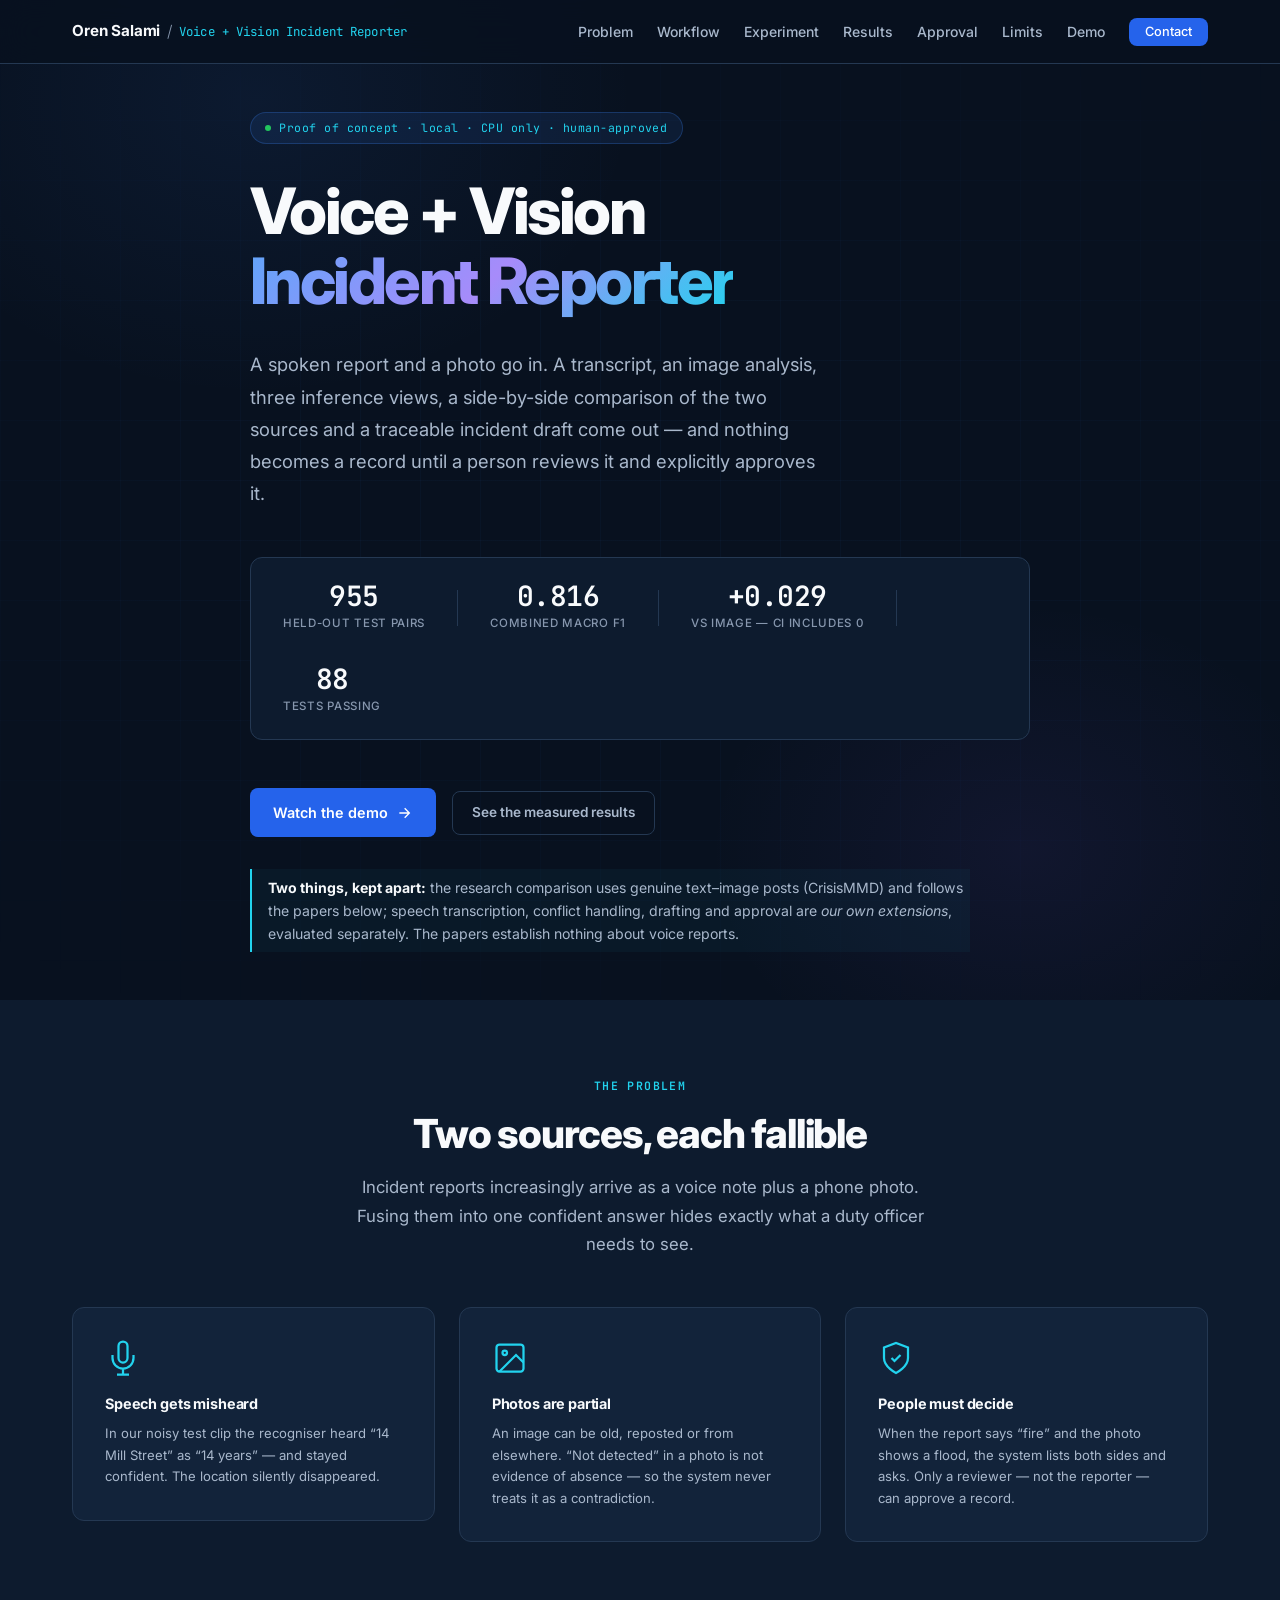
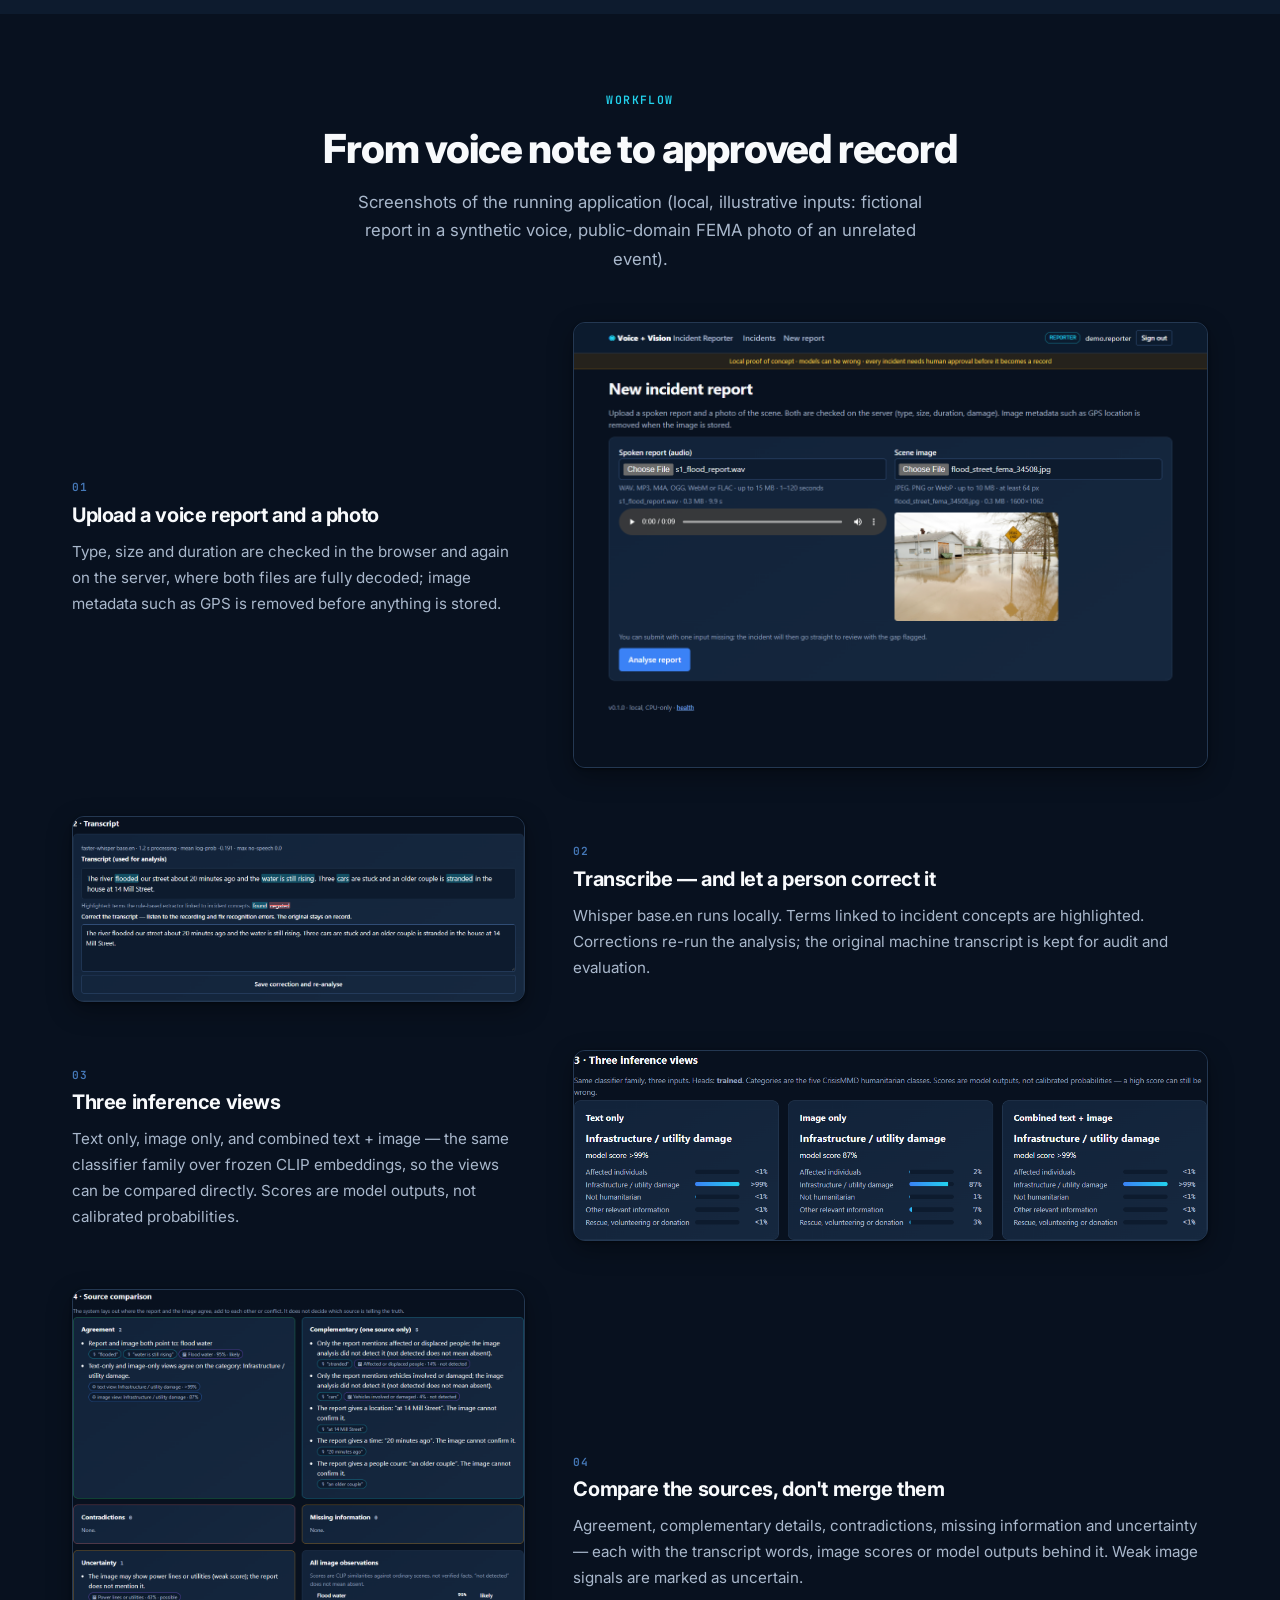
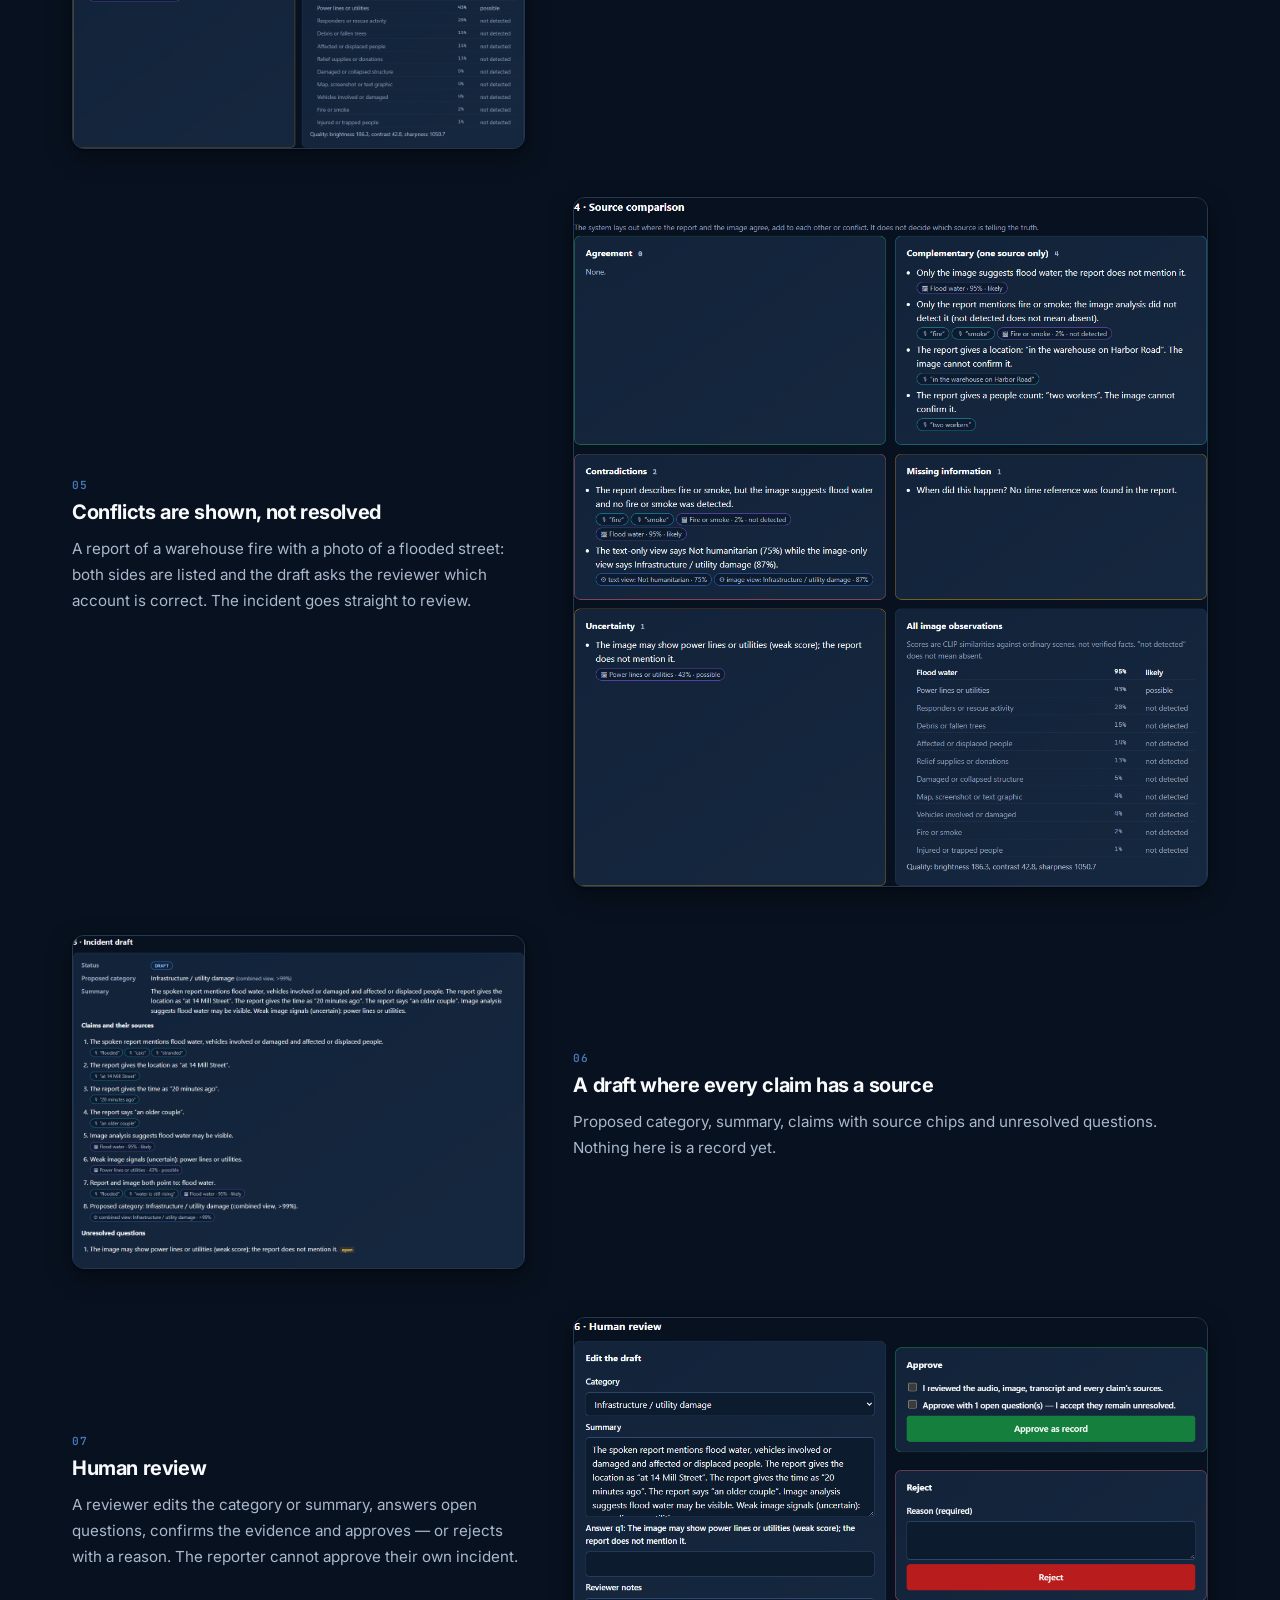
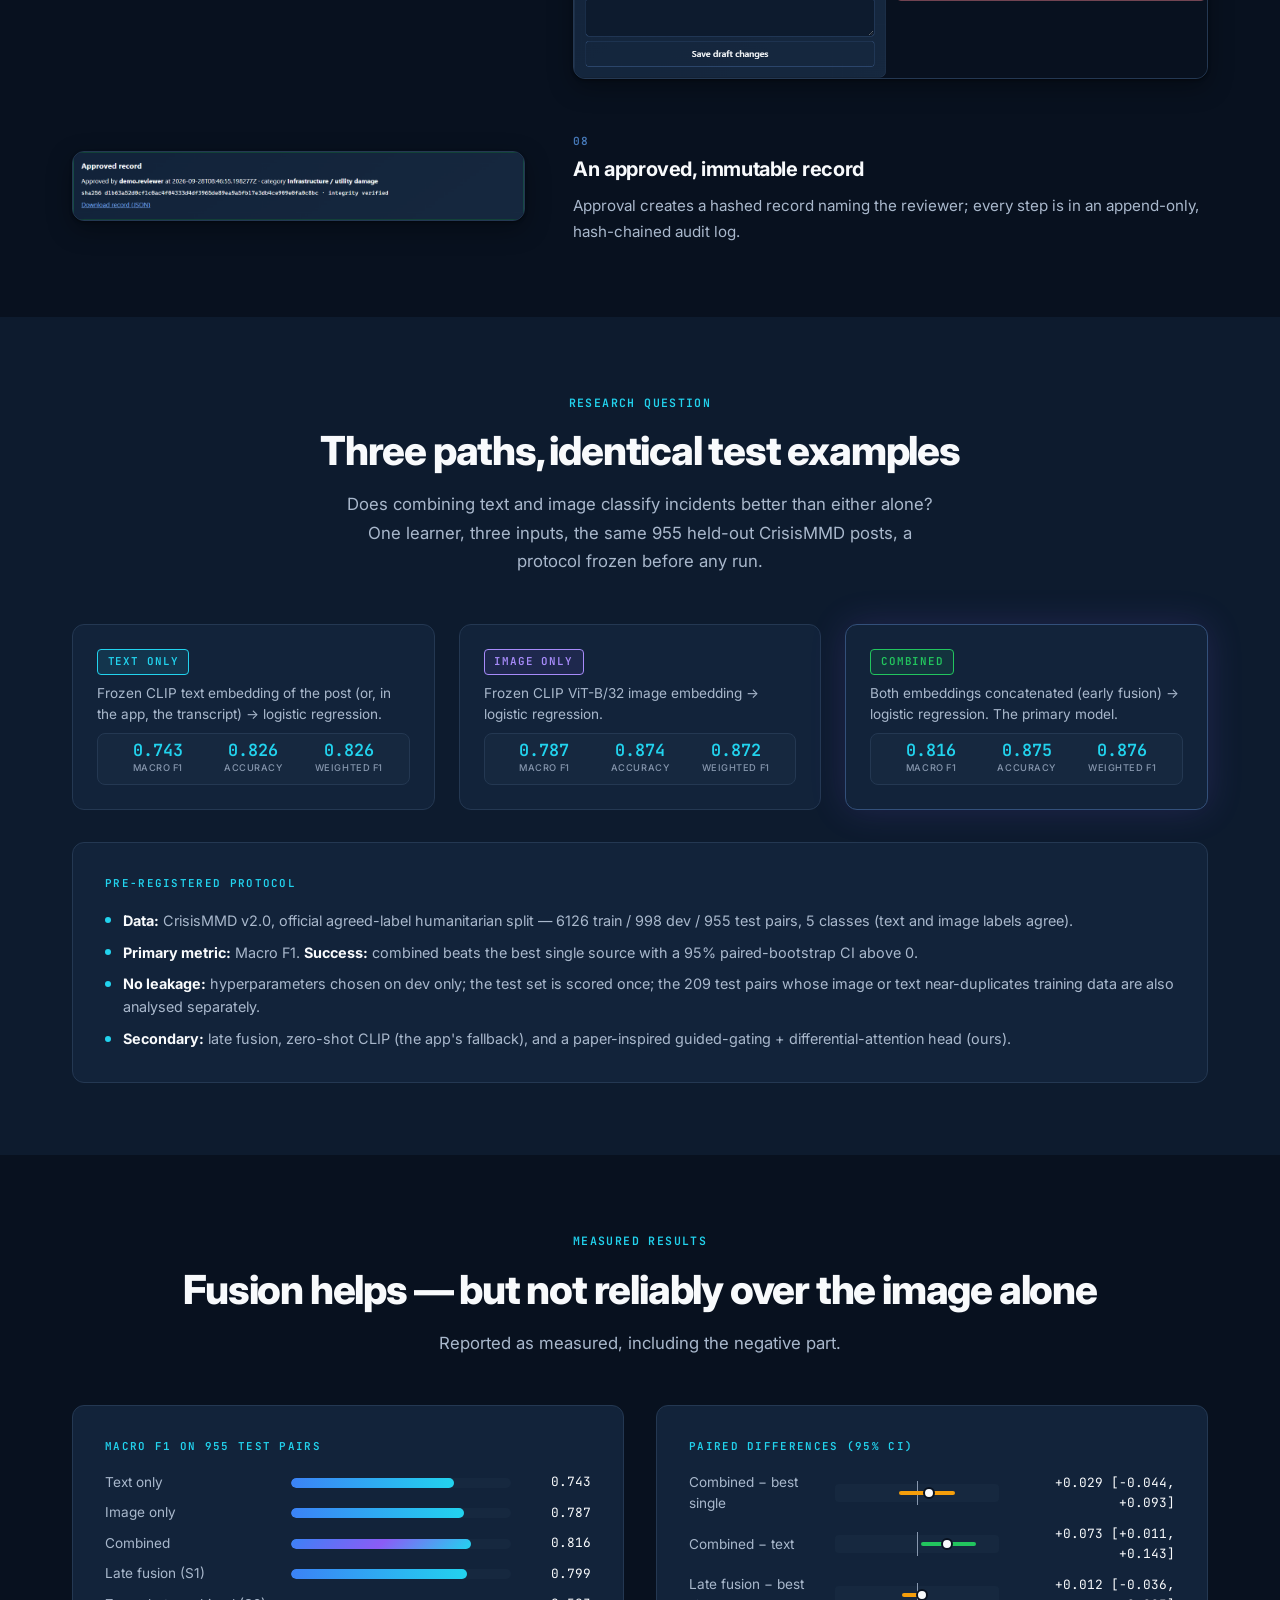
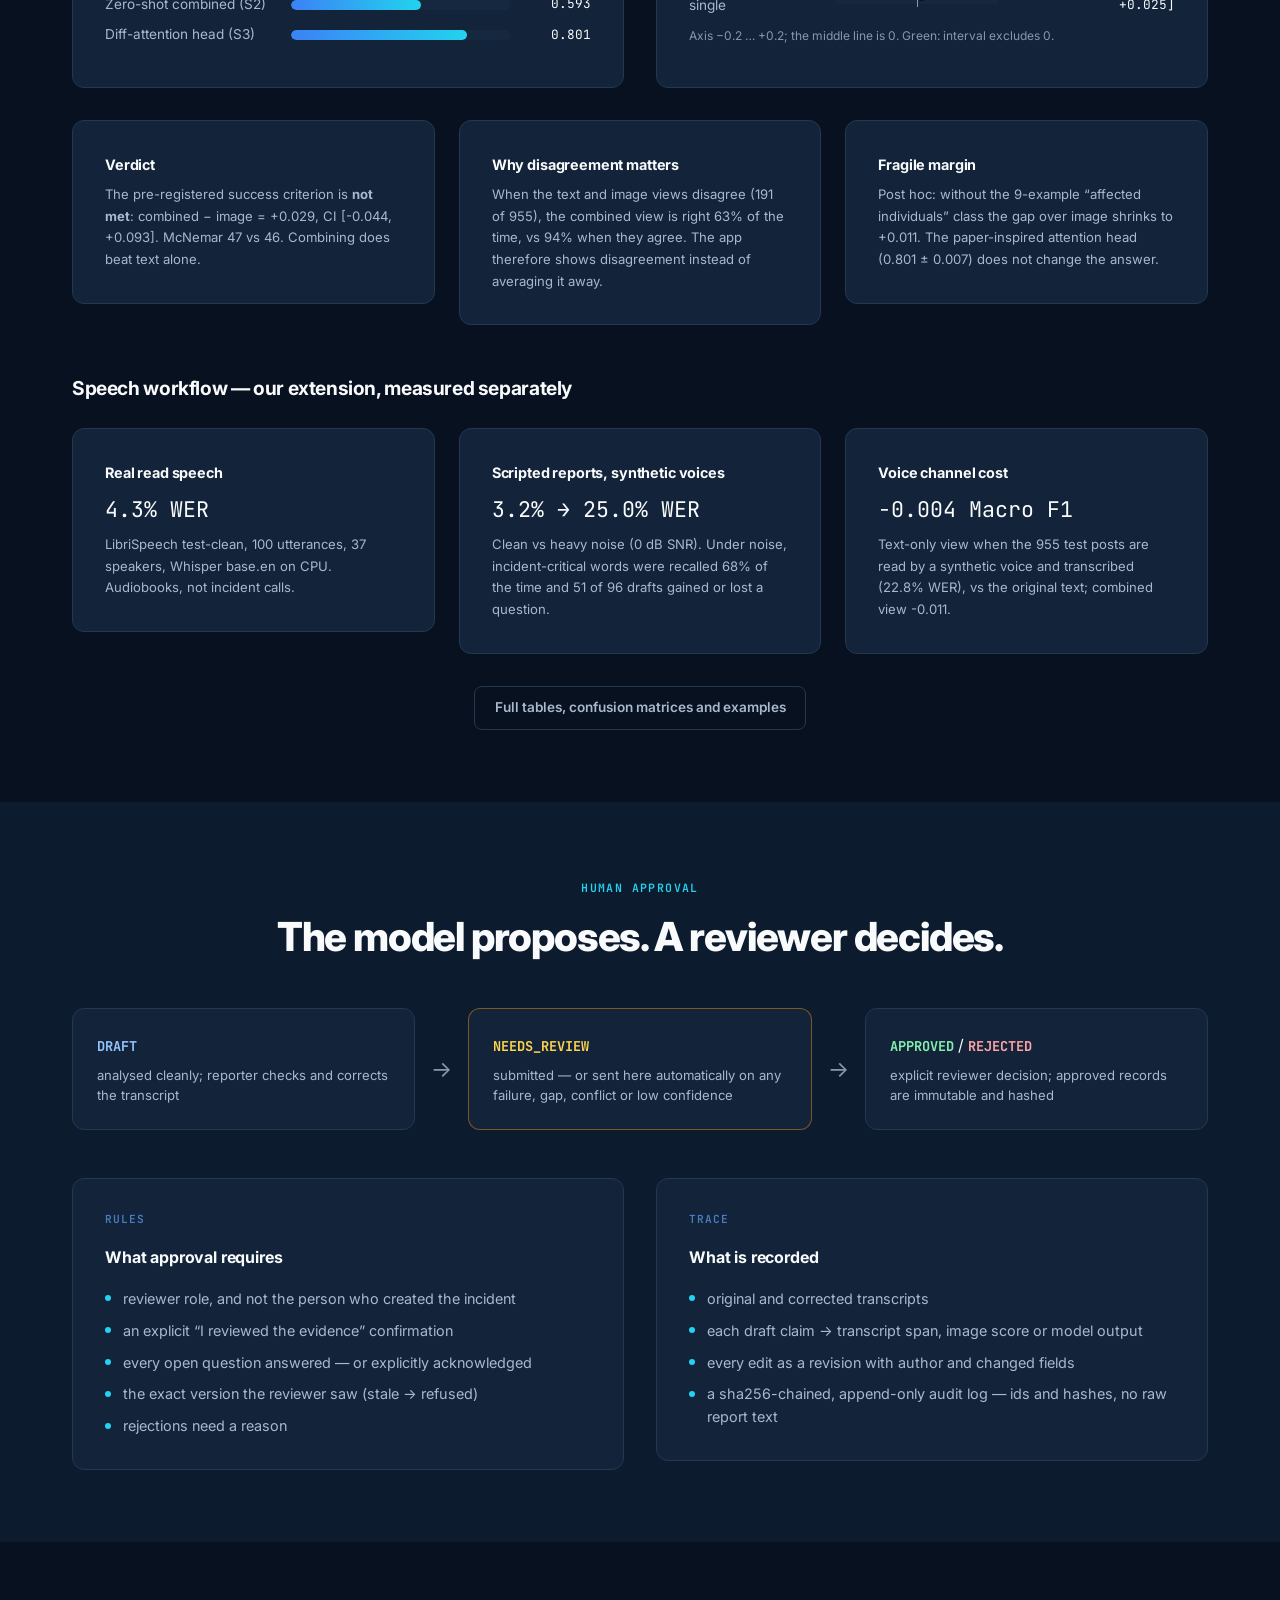
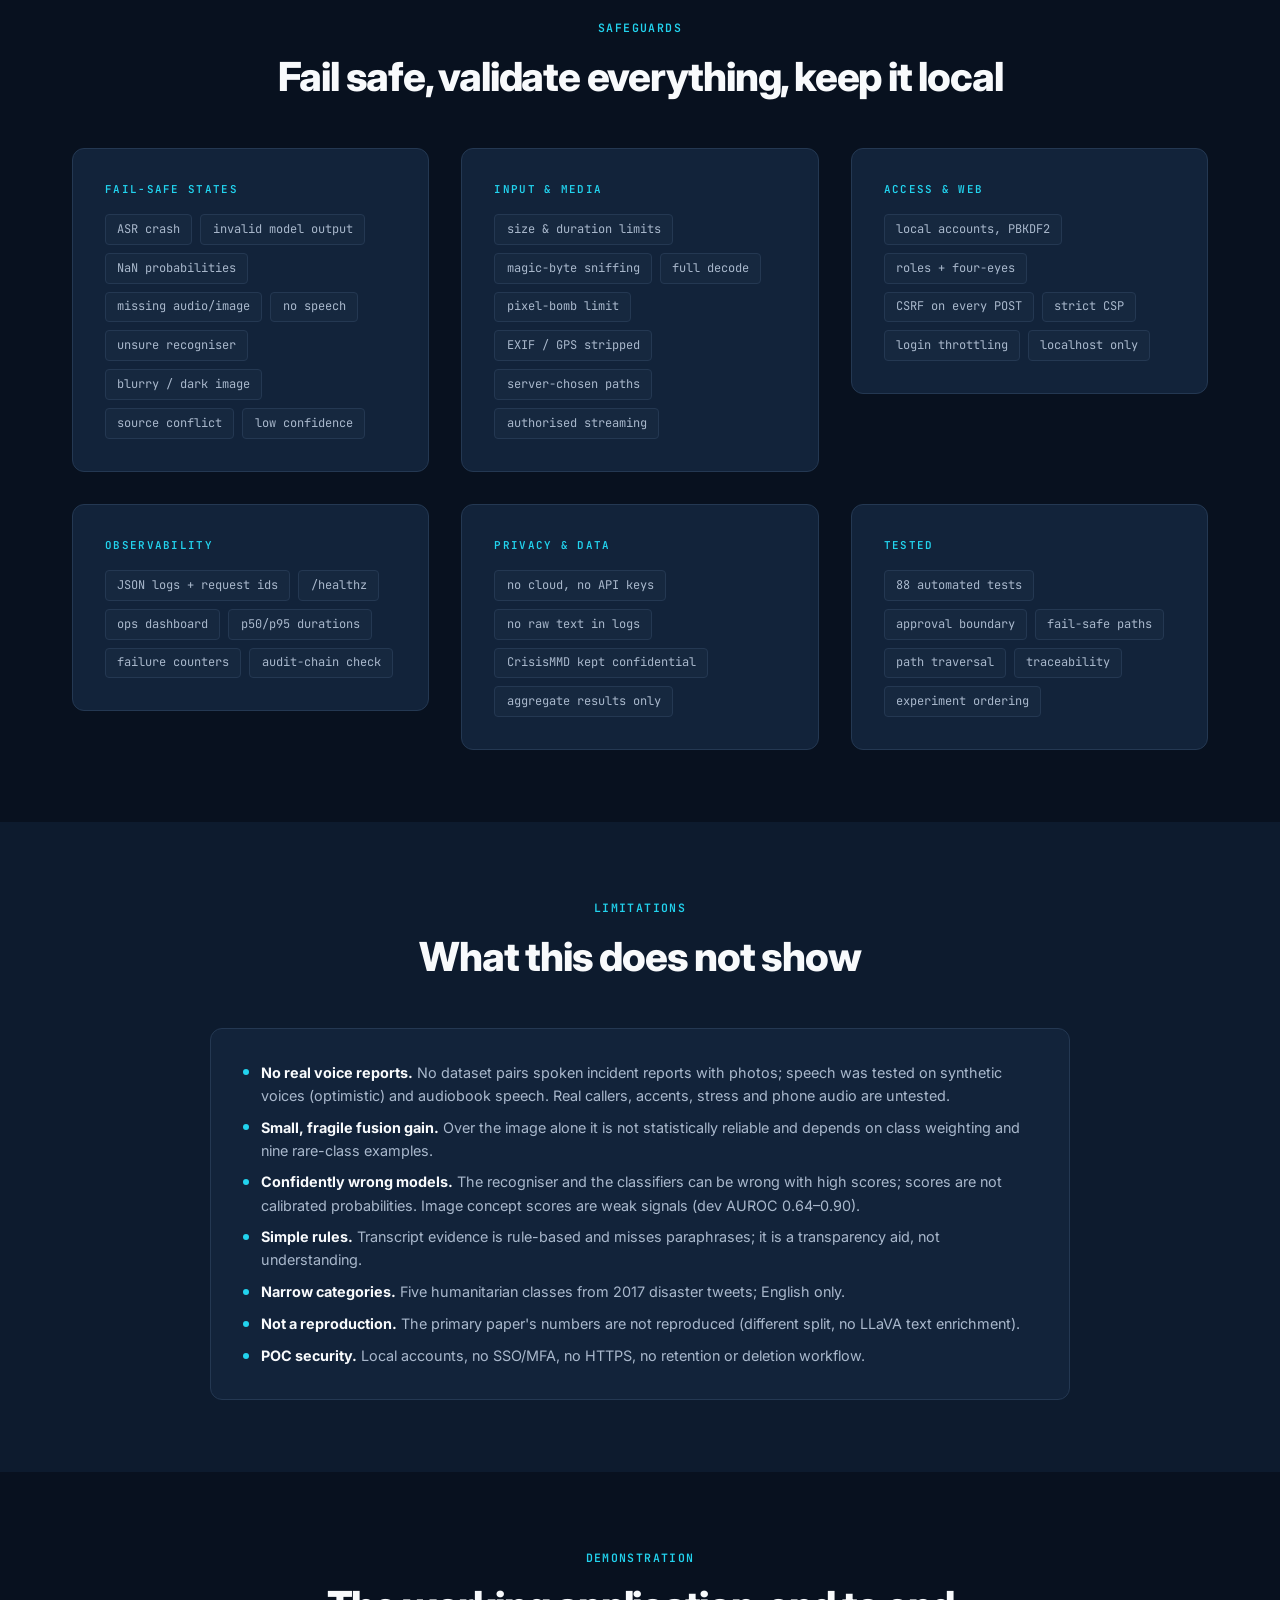
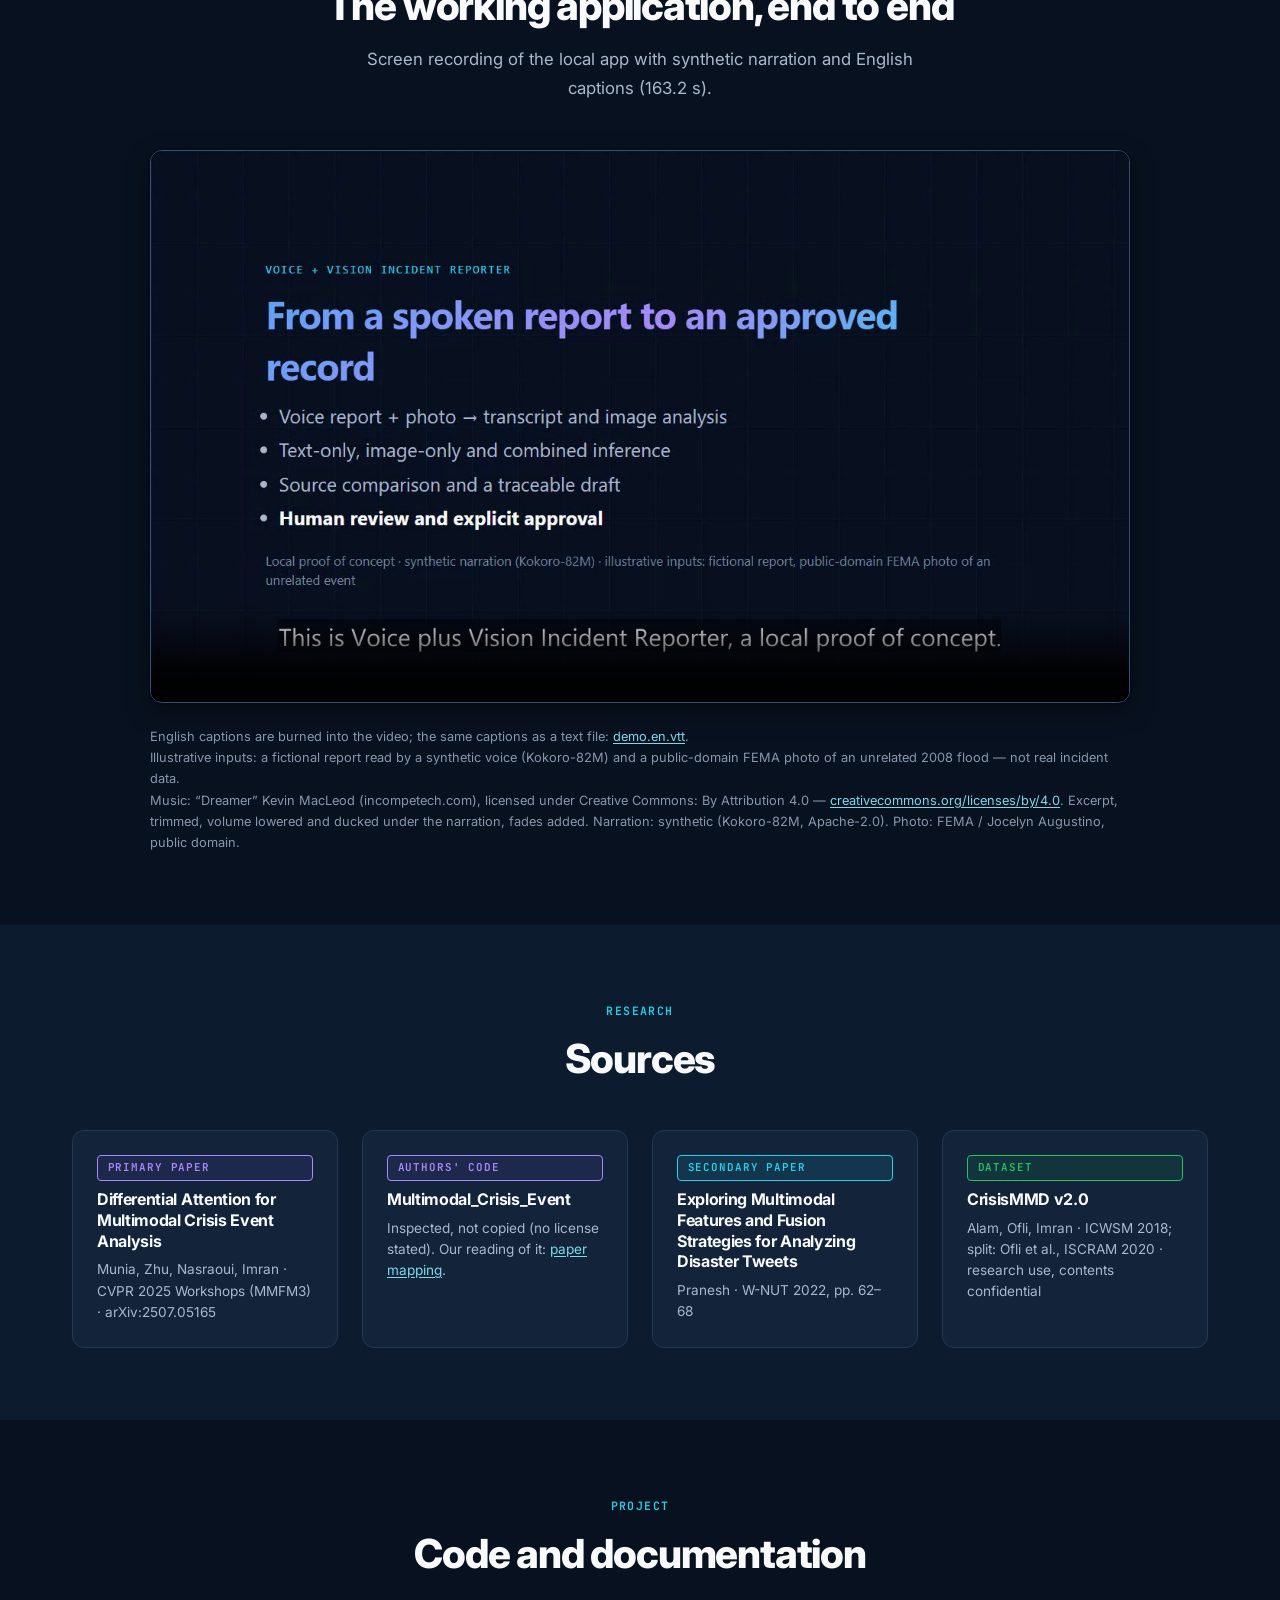
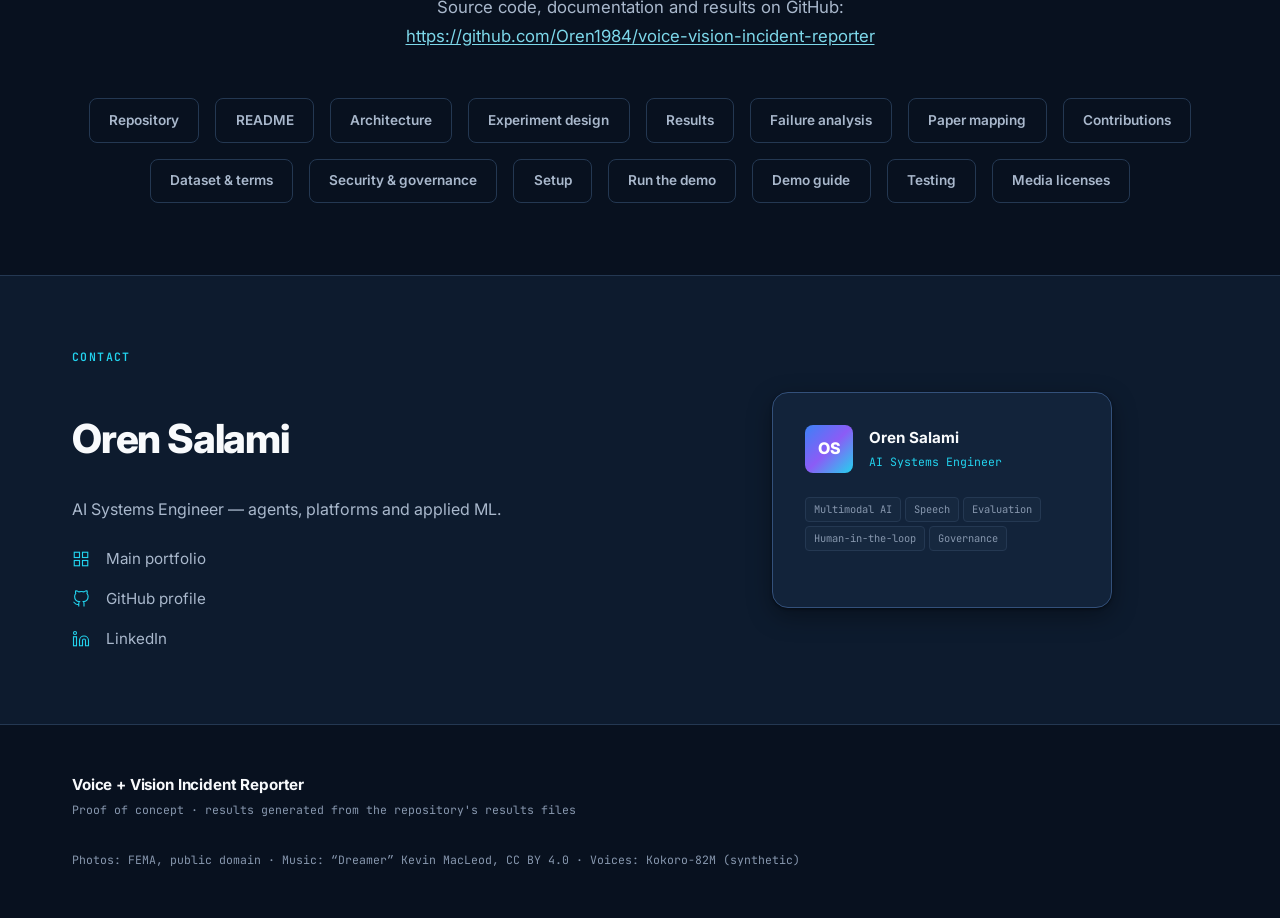
==== commit da82bf9a: "Make the static site self-contained for site-only hosting Documentation buttons link to the README a" ====
--- a/site/index.html
+++ b/site/index.html
@@ -310,7 +310,7 @@
         <div class="cap-item reveal reveal-delay-1"><h4>Scripted reports, synthetic voices</h4><p class="big-num">3.2% → 25.0% WER</p><p>Clean vs heavy noise (0 dB SNR). Under noise, incident-critical words were recalled 68% of the time and 51 of 96 drafts gained or lost a question.</p></div>
         <div class="cap-item reveal reveal-delay-2"><h4>Voice channel cost</h4><p class="big-num">-0.004 Macro F1</p><p>Text-only view when the 955 test posts are read by a synthetic voice and transcribed (22.8% WER), vs the original text; combined view -0.011.</p></div>
       </div>
-      <p class="more reveal"><a class="btn-outline" href="../docs/experiment-results.md">Full tables, confusion matrices and examples</a></p>
+      <p class="more reveal"><a class="btn-outline" href="https://github.com/Oren1984/voice-vision-incident-reporter/blob/main/docs/experiment-results.md">Full tables, confusion matrices and examples</a></p>
     </div>
   </section>
 
@@ -404,7 +404,7 @@
       </div>
       <div class="projects-grid refs">
         <a class="project-card reveal" href="https://arxiv.org/abs/2507.05165"><span class="project-category category-agent">Primary paper</span><span class="card-title">Differential Attention for Multimodal Crisis Event Analysis</span><span class="card-purpose">Munia, Zhu, Nasraoui, Imran · CVPR 2025 Workshops (MMFM3) · arXiv:2507.05165</span></a>
-        <div class="project-card reveal reveal-delay-1"><span class="project-category category-agent">Authors' code</span><a class="card-title" href="https://github.com/Munia03/Multimodal_Crisis_Event">Multimodal_Crisis_Event</a><span class="card-purpose">Inspected, not copied (no license stated). Our reading of it: <a class="inline-link" href="../docs/paper-mapping.md">paper mapping</a>.</span></div>
+        <div class="project-card reveal reveal-delay-1"><span class="project-category category-agent">Authors' code</span><a class="card-title" href="https://github.com/Munia03/Multimodal_Crisis_Event">Multimodal_Crisis_Event</a><span class="card-purpose">Inspected, not copied (no license stated). Our reading of it: <a class="inline-link" href="https://github.com/Oren1984/voice-vision-incident-reporter/blob/main/docs/paper-mapping.md">paper mapping</a>.</span></div>
         <a class="project-card reveal reveal-delay-2" href="https://aclanthology.org/2022.wnut-1.6/"><span class="project-category category-ml">Secondary paper</span><span class="card-title">Exploring Multimodal Features and Fusion Strategies for Analyzing Disaster Tweets</span><span class="card-purpose">Pranesh · W-NUT 2022, pp. 62–68</span></a>
         <a class="project-card reveal reveal-delay-3" href="https://crisisnlp.qcri.org/crisismmd"><span class="project-category category-validation">Dataset</span><span class="card-title">CrisisMMD v2.0</span><span class="card-purpose">Alam, Ofli, Imran · ICWSM 2018; split: Ofli et al., ISCRAM 2020 · research use, contents confidential</span></a>
       </div>
@@ -416,37 +416,38 @@
       <div class="section-header reveal">
         <span class="section-label">Project</span>
         <h2 class="section-title">Code and documentation</h2>
-        <p class="section-desc">The public repository link will be added here once the repository is published.</p>
+        <p class="section-desc">Source code, documentation and results on GitHub: <a href="https://github.com/Oren1984/voice-vision-incident-reporter">https://github.com/Oren1984/voice-vision-incident-reporter</a></p>
       </div>
       <div class="doc-links reveal">
-        
-        <a class="btn-outline" href="../README.md">README</a>
-        
-        <a class="btn-outline" href="../docs/architecture.md">Architecture</a>
-        
-        <a class="btn-outline" href="../docs/experiment-design.md">Experiment design</a>
-        
-        <a class="btn-outline" href="../docs/experiment-results.md">Results</a>
-        
-        <a class="btn-outline" href="../docs/failure-analysis.md">Failure analysis</a>
-        
-        <a class="btn-outline" href="../docs/paper-mapping.md">Paper mapping</a>
-        
-        <a class="btn-outline" href="../docs/contributions.md">Contributions</a>
-        
-        <a class="btn-outline" href="../docs/dataset.md">Dataset &amp; terms</a>
-        
-        <a class="btn-outline" href="../docs/security-privacy-governance.md">Security &amp; governance</a>
-        
-        <a class="btn-outline" href="../docs/setup.md">Setup</a>
-        
-        <a class="btn-outline" href="../docs/LOCAL_DEMO_ACCESS.md">Run the demo</a>
-        
-        <a class="btn-outline" href="../docs/demo-guide.md">Demo guide</a>
-        
-        <a class="btn-outline" href="../docs/testing.md">Testing</a>
-        
-        <a class="btn-outline" href="../docs/media-licenses.md">Media licenses</a>
+        <a class="btn-outline" href="https://github.com/Oren1984/voice-vision-incident-reporter">Repository</a>
+        
+        <a class="btn-outline" href="https://github.com/Oren1984/voice-vision-incident-reporter/blob/main/README.md">README</a>
+        
+        <a class="btn-outline" href="https://github.com/Oren1984/voice-vision-incident-reporter/blob/main/docs/architecture.md">Architecture</a>
+        
+        <a class="btn-outline" href="https://github.com/Oren1984/voice-vision-incident-reporter/blob/main/docs/experiment-design.md">Experiment design</a>
+        
+        <a class="btn-outline" href="https://github.com/Oren1984/voice-vision-incident-reporter/blob/main/docs/experiment-results.md">Results</a>
+        
+        <a class="btn-outline" href="https://github.com/Oren1984/voice-vision-incident-reporter/blob/main/docs/failure-analysis.md">Failure analysis</a>
+        
+        <a class="btn-outline" href="https://github.com/Oren1984/voice-vision-incident-reporter/blob/main/docs/paper-mapping.md">Paper mapping</a>
+        
+        <a class="btn-outline" href="https://github.com/Oren1984/voice-vision-incident-reporter/blob/main/docs/contributions.md">Contributions</a>
+        
+        <a class="btn-outline" href="https://github.com/Oren1984/voice-vision-incident-reporter/blob/main/docs/dataset.md">Dataset &amp; terms</a>
+        
+        <a class="btn-outline" href="https://github.com/Oren1984/voice-vision-incident-reporter/blob/main/docs/security-privacy-governance.md">Security &amp; governance</a>
+        
+        <a class="btn-outline" href="https://github.com/Oren1984/voice-vision-incident-reporter/blob/main/docs/setup.md">Setup</a>
+        
+        <a class="btn-outline" href="https://github.com/Oren1984/voice-vision-incident-reporter/blob/main/docs/LOCAL_DEMO_ACCESS.md">Run the demo</a>
+        
+        <a class="btn-outline" href="https://github.com/Oren1984/voice-vision-incident-reporter/blob/main/docs/demo-guide.md">Demo guide</a>
+        
+        <a class="btn-outline" href="https://github.com/Oren1984/voice-vision-incident-reporter/blob/main/docs/testing.md">Testing</a>
+        
+        <a class="btn-outline" href="https://github.com/Oren1984/voice-vision-incident-reporter/blob/main/docs/media-licenses.md">Media licenses</a>
         
       </div>
     </div>
--- a/site/assets/css/project.css
+++ b/site/assets/css/project.css
@@ -87,6 +87,12 @@
   .paths { grid-template-columns: 1fr; }
   .result-grid { grid-template-columns: 1fr; }
 }
+/* the long project name must not push the menu button off narrow screens */
+.nav-brand { min-width: 0; flex-shrink: 1; }
+.brand-name, .brand-sep { flex-shrink: 0; }
+.brand-role { min-width: 0; overflow: hidden; text-overflow: ellipsis; white-space: nowrap; }
+.nav-toggle { flex-shrink: 0; }
+
 @media (max-width: 768px) {
   .flow-step { grid-template-columns: 1fr; gap: var(--space-lg); }
   .flow-step:nth-child(even) .flow-text { order: 0; }
